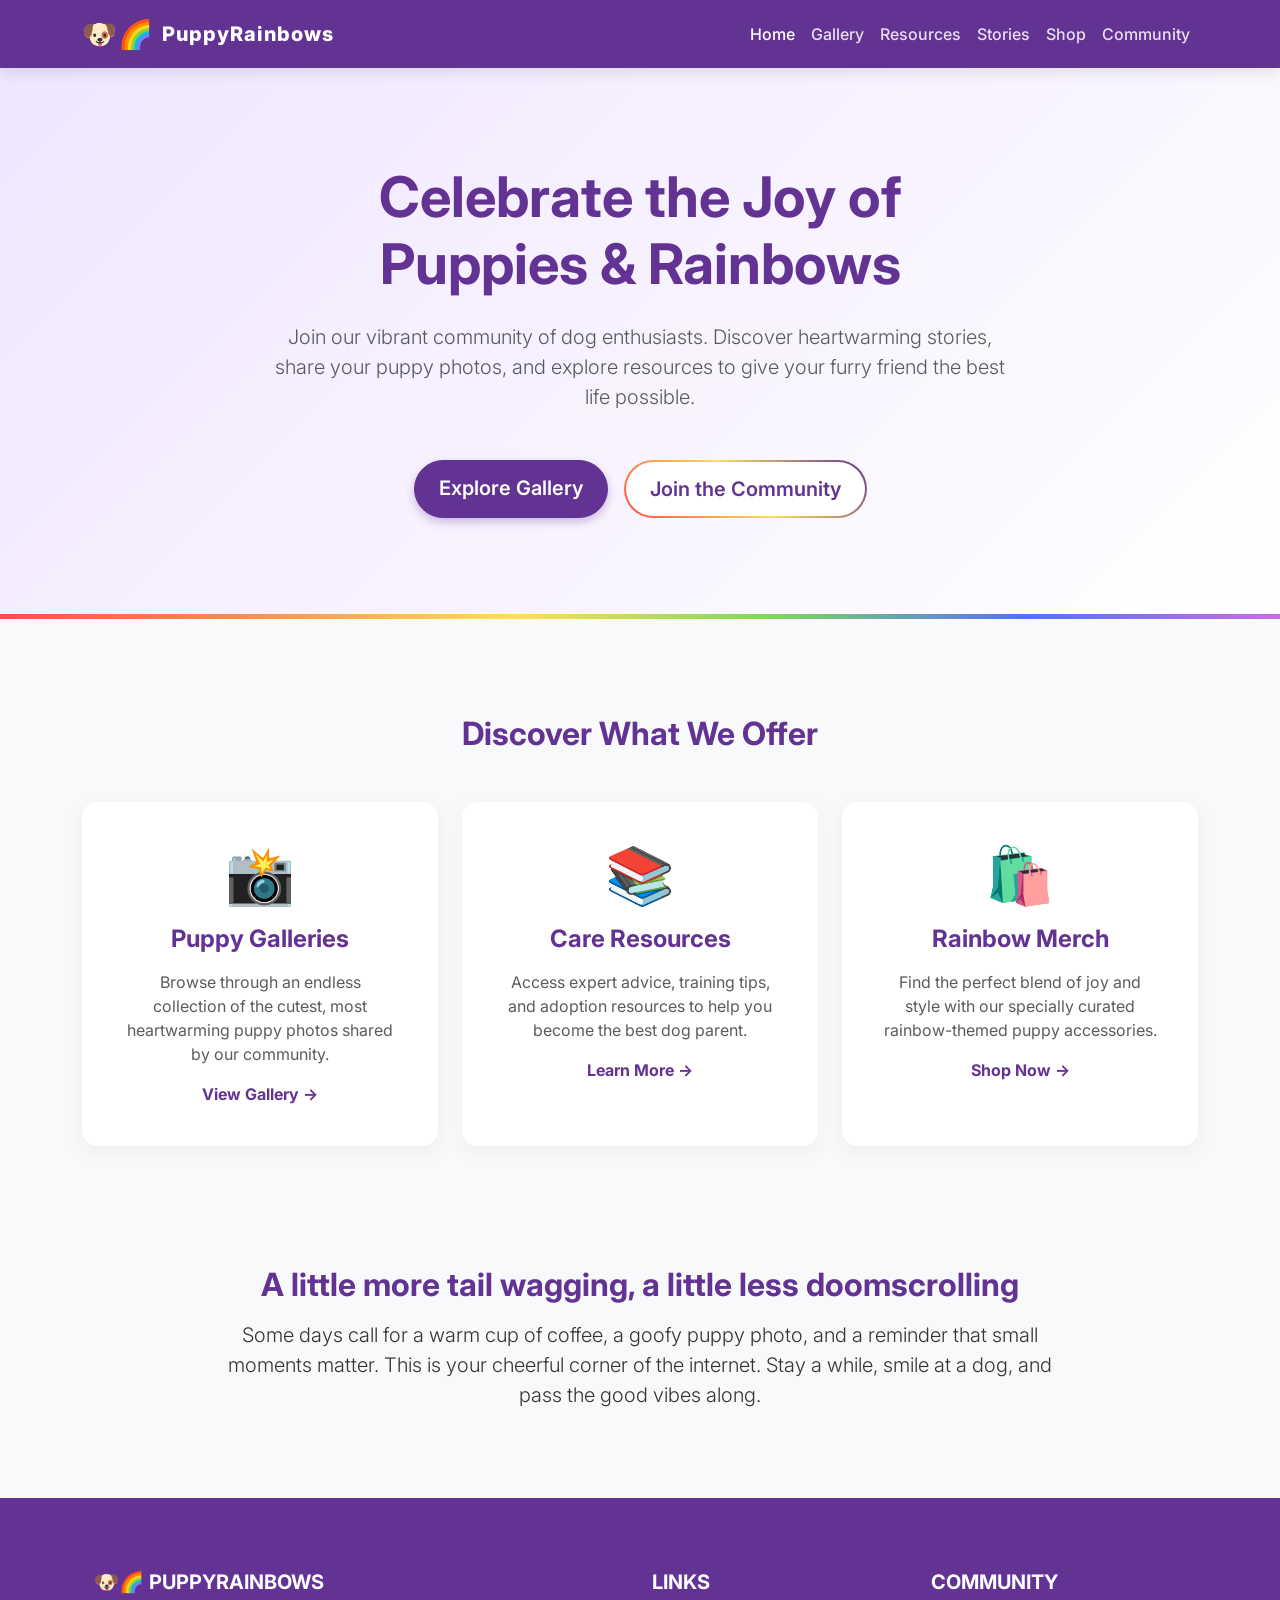
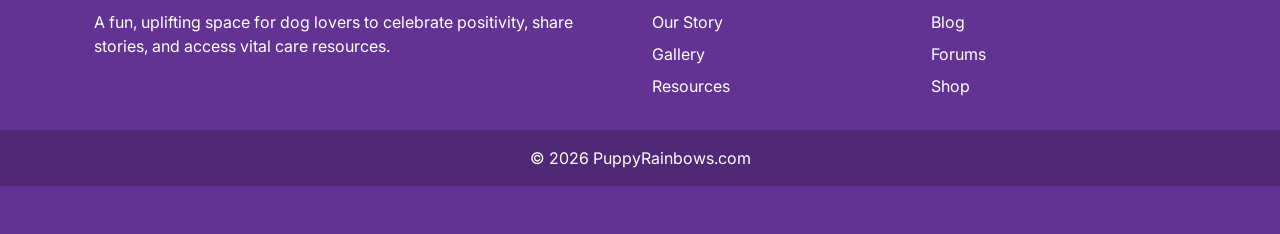
==== index.html @ 38b0fe8e "Refresh index.html with feel-good content and consistent navigation" ====
<!DOCTYPE html>
<html lang="en">
<head>
    <meta charset="UTF-8">
    <meta name="viewport" content="width=device-width, initial-scale=1.0">
    <title>PuppyRainbows - Joy, Puppies, and Rainbows!</title>
    <!-- Google Fonts -->
    <link href="https://fonts.googleapis.com/css2?family=Inter:wght@400;500;600;700;800&display=swap" rel="stylesheet">
    <!-- Bootstrap CSS -->
    <link href="https://cdn.jsdelivr.net/npm/bootstrap@5.3.0/dist/css/bootstrap.min.css" rel="stylesheet">
    <!-- Custom CSS -->
    <link rel="stylesheet" href="styles/main.css">
</head>
<body>

    <!-- Header / Navbar -->
    <nav class="navbar navbar-expand-lg navbar-dark navbar-custom sticky-top">
        <div class="container">
            <a class="navbar-brand d-flex align-items-center" href="index.html">
                <span class="me-2 fs-3">🐶🌈</span> PuppyRainbows
            </a>
            <button class="navbar-toggler" type="button" data-bs-toggle="collapse" data-bs-target="#navbarNav" aria-controls="navbarNav" aria-expanded="false" aria-label="Toggle navigation">
                <span class="navbar-toggler-icon"></span>
            </button>
            <div class="collapse navbar-collapse" id="navbarNav">
                <ul class="navbar-nav ms-auto"><li class="nav-item"><a class="nav-link active" aria-current="page" href="index.html">Home</a></li><li class="nav-item"><a class="nav-link" href="gallery.html">Gallery</a></li><li class="nav-item"><a class="nav-link" href="resources.html">Resources</a></li><li class="nav-item"><a class="nav-link" href="blog.html">Stories</a></li><li class="nav-item"><a class="nav-link" href="shop.html">Shop</a></li><li class="nav-item"><a class="nav-link" href="community.html">Community</a></li></ul>
            </div>
        </div>
    </nav>

    <!-- Main Content -->
    <main>
        <!-- Hero Section -->
        <section class="hero-section text-center" id="our-story">
            <div class="container">
                <div class="row justify-content-center">
                    <div class="col-lg-8">
                        <h1 class="display-4 fw-bold text-primary-custom mb-4">Celebrate the Joy of Puppies & Rainbows</h1>
                        <p class="lead text-muted mb-5">Join our vibrant community of dog enthusiasts. Discover heartwarming stories, share your puppy photos, and explore resources to give your furry friend the best life possible.</p>
                        <div class="d-flex justify-content-center gap-3">
                            <a href="gallery.html" class="btn btn-primary-custom btn-lg">Explore Gallery</a>
                            <a href="community.html" class="btn btn-outline-rainbow btn-lg">Join the Community</a>
                        </div>
                    </div>
                </div>
            </div>
        </section>

        <!-- Features Section -->
        <section class="container my-5 py-5">
            <h2 class="text-center fw-bold text-primary-custom mb-5">Discover What We Offer</h2>
            <div class="row g-4">
                <!-- Feature 1 -->
                <div class="col-md-4">
                    <div class="card card-custom h-100 text-center p-4">
                        <div class="card-body">
                            <div class="display-4 mb-3">📸</div>
                            <h4 class="card-title mb-3">Puppy Galleries</h4>
                            <p class="card-text text-muted">Browse through an endless collection of the cutest, most heartwarming puppy photos shared by our community.</p>
                            <a href="gallery.html" class="text-decoration-none fw-bold" style="color: var(--primary-color);">View Gallery &rarr;</a>
                        </div>
                    </div>
                </div>
                <!-- Feature 2 -->
                <div class="col-md-4">
                    <div class="card card-custom h-100 text-center p-4">
                        <div class="card-body">
                            <div class="display-4 mb-3">📚</div>
                            <h4 class="card-title mb-3">Care Resources</h4>
                            <p class="card-text text-muted">Access expert advice, training tips, and adoption resources to help you become the best dog parent.</p>
                            <a href="resources.html" class="text-decoration-none fw-bold" style="color: var(--primary-color);">Learn More &rarr;</a>
                        </div>
                    </div>
                </div>
                <!-- Feature 3 -->
                <div class="col-md-4">
                    <div class="card card-custom h-100 text-center p-4">
                        <div class="card-body">
                            <div class="display-4 mb-3">🛍️</div>
                            <h4 class="card-title mb-3">Rainbow Merch</h4>
                            <p class="card-text text-muted">Find the perfect blend of joy and style with our specially curated rainbow-themed puppy accessories.</p>
                            <a href="shop.html" class="text-decoration-none fw-bold" style="color: var(--primary-color);">Shop Now &rarr;</a>
                        </div>
                    </div>
                </div>
            </div>
        </section>
    <section class="container my-5 py-4 feel-good-section"><div class="row justify-content-center"><div class="col-lg-9 text-center"><h2 class="fw-bold text-primary-custom mb-3">A little more tail wagging, a little less doomscrolling</h2><p class="lead">Some days call for a warm cup of coffee, a goofy puppy photo, and a reminder that small moments matter. This is your cheerful corner of the internet. Stay a while, smile at a dog, and pass the good vibes along.</p></div></div></section></main>

    <!-- Footer -->
    <footer class="text-center text-lg-start mt-auto">
        <div class="container p-4">
            <div class="row">
                <div class="col-lg-6 col-md-12 mb-4 mb-md-0">
                    <h5 class="text-uppercase fw-bold mb-3">🐶🌈 PuppyRainbows</h5>
                    <p>
                        A fun, uplifting space for dog lovers to celebrate positivity, share stories, and access vital care resources.
                    </p>
                </div>
                <div class="col-lg-3 col-md-6 mb-4 mb-md-0">
                    <h5 class="text-uppercase fw-bold mb-3">Links</h5>
                    <ul class="list-unstyled mb-0">
                        <li class="mb-2"><a href="index.html#our-story" class="text-white text-decoration-none">Our Story</a></li>
                        <li class="mb-2"><a href="gallery.html" class="text-white text-decoration-none">Gallery</a></li>
                        <li class="mb-2"><a href="resources.html" class="text-white text-decoration-none">Resources</a></li>
                    </ul>
                </div>
                <div class="col-lg-3 col-md-6 mb-4 mb-md-0">
                    <h5 class="text-uppercase fw-bold mb-3">Community</h5>
                    <ul class="list-unstyled mb-0">
                        <li class="mb-2"><a href="blog.html" class="text-white text-decoration-none">Blog</a></li>
                        <li class="mb-2"><a href="community.html" class="text-white text-decoration-none">Forums</a></li>
                        <li class="mb-2"><a href="shop.html" class="text-white text-decoration-none">Shop</a></li>
                    </ul>
                </div>
            </div>
        </div>
        <div class="text-center p-3" style="background-color: rgba(0, 0, 0, 0.2);">
            © 2026 PuppyRainbows.com
        </div>
    </footer>

    <!-- Bootstrap Bundle with JS -->
    <script src="https://cdn.jsdelivr.net/npm/bootstrap@5.3.0/dist/js/bootstrap.bundle.min.js"></script>
</body>
</html>
---- styles/main.css ----
:root {
  --primary-color: #633393;
  --primary-hover: #4e2874;
  --primary-light: #f0e6ff;
  --rainbow-red: #ff4b4b;
  --rainbow-orange: #ff914d;
  --rainbow-yellow: #ffde59;
  --rainbow-green: #7ed957;
  --rainbow-blue: #5271ff;
  --rainbow-indigo: #8c52ff;
  --rainbow-violet: #cb6ce6;
}

body {
  font-family: 'Inter', 'Roboto', sans-serif;
  background-color: #f8f9fa;
  color: #333;
}

/* Navbar */
.navbar-custom {
  background-color: var(--primary-color) !important;
  box-shadow: 0 4px 15px rgba(0, 0, 0, 0.1);
}

.navbar-custom .navbar-brand {
  color: #fff;
  font-weight: 800;
  letter-spacing: 1px;
}

.navbar-custom .nav-link {
  color: rgba(255, 255, 255, 0.85);
  font-weight: 500;
  transition: all 0.3s ease;
}

.navbar-custom .nav-link:hover {
  color: #fff;
  transform: translateY(-2px);
}

/* Buttons */
.btn-primary-custom {
  background-color: var(--primary-color);
  border-color: var(--primary-color);
  color: #fff;
  font-weight: 600;
  border-radius: 50px;
  padding: 0.75rem 1.5rem;
  transition: all 0.3s ease;
  box-shadow: 0 4px 10px rgba(99, 51, 147, 0.3);
}

.btn-primary-custom:hover, .btn-primary-custom:focus {
  background-color: var(--primary-hover);
  border-color: var(--primary-hover);
  transform: translateY(-2px);
  box-shadow: 0 6px 15px rgba(99, 51, 147, 0.4);
  color: #fff;
}

.btn-outline-rainbow {
  background: linear-gradient(white, white) padding-box,
              linear-gradient(45deg, var(--rainbow-red), var(--rainbow-yellow), var(--primary-color)) border-box;
  color: var(--primary-color);
  border: 2px solid transparent;
  border-radius: 50px;
  font-weight: 600;
  padding: 0.75rem 1.5rem;
  transition: all 0.3s ease;
}

.btn-outline-rainbow:hover {
  background: linear-gradient(45deg, var(--rainbow-red), var(--rainbow-yellow), var(--primary-color)) border-box;
  color: white;
  transform: translateY(-2px);
}

/* Hero Section */
.hero-section {
  position: relative;
  background: linear-gradient(135deg, var(--primary-light) 0%, rgba(255,255,255,1) 100%);
  padding: 6rem 0;
  border-bottom: 5px solid;
  border-image: linear-gradient(to right, var(--rainbow-red), var(--rainbow-orange), var(--rainbow-yellow), var(--rainbow-green), var(--rainbow-blue), var(--rainbow-violet)) 1;
}

/* Cards */
.card-custom {
  border: none;
  border-radius: 15px;
  box-shadow: 0 5px 20px rgba(0,0,0,0.05);
  transition: all 0.3s ease;
  overflow: hidden;
}

.card-custom:hover {
  transform: translateY(-10px);
  box-shadow: 0 15px 30px rgba(99, 51, 147, 0.15);
}

.card-custom .card-title {
  color: var(--primary-color);
  font-weight: 700;
}

/* Gallery */
.gallery-card .gallery-media {
  aspect-ratio: 4 / 3;
  overflow: hidden;
  background: #fff;
}

.gallery-card .gallery-media img {
  width: 100%;
  height: 100%;
  object-fit: cover;
  display: block;
}

/* Footer */
footer {
  background-color: var(--primary-color);
  color: white;
  padding: 3rem 0;
  margin-top: 4rem;
}

/* Utilities */
.text-primary-custom {
  color: var(--primary-color) !important;
}

.bg-primary-light {
  background-color: var(--primary-light) !important;
}

.font-weight-bold {
  font-weight: 700 !important;
}
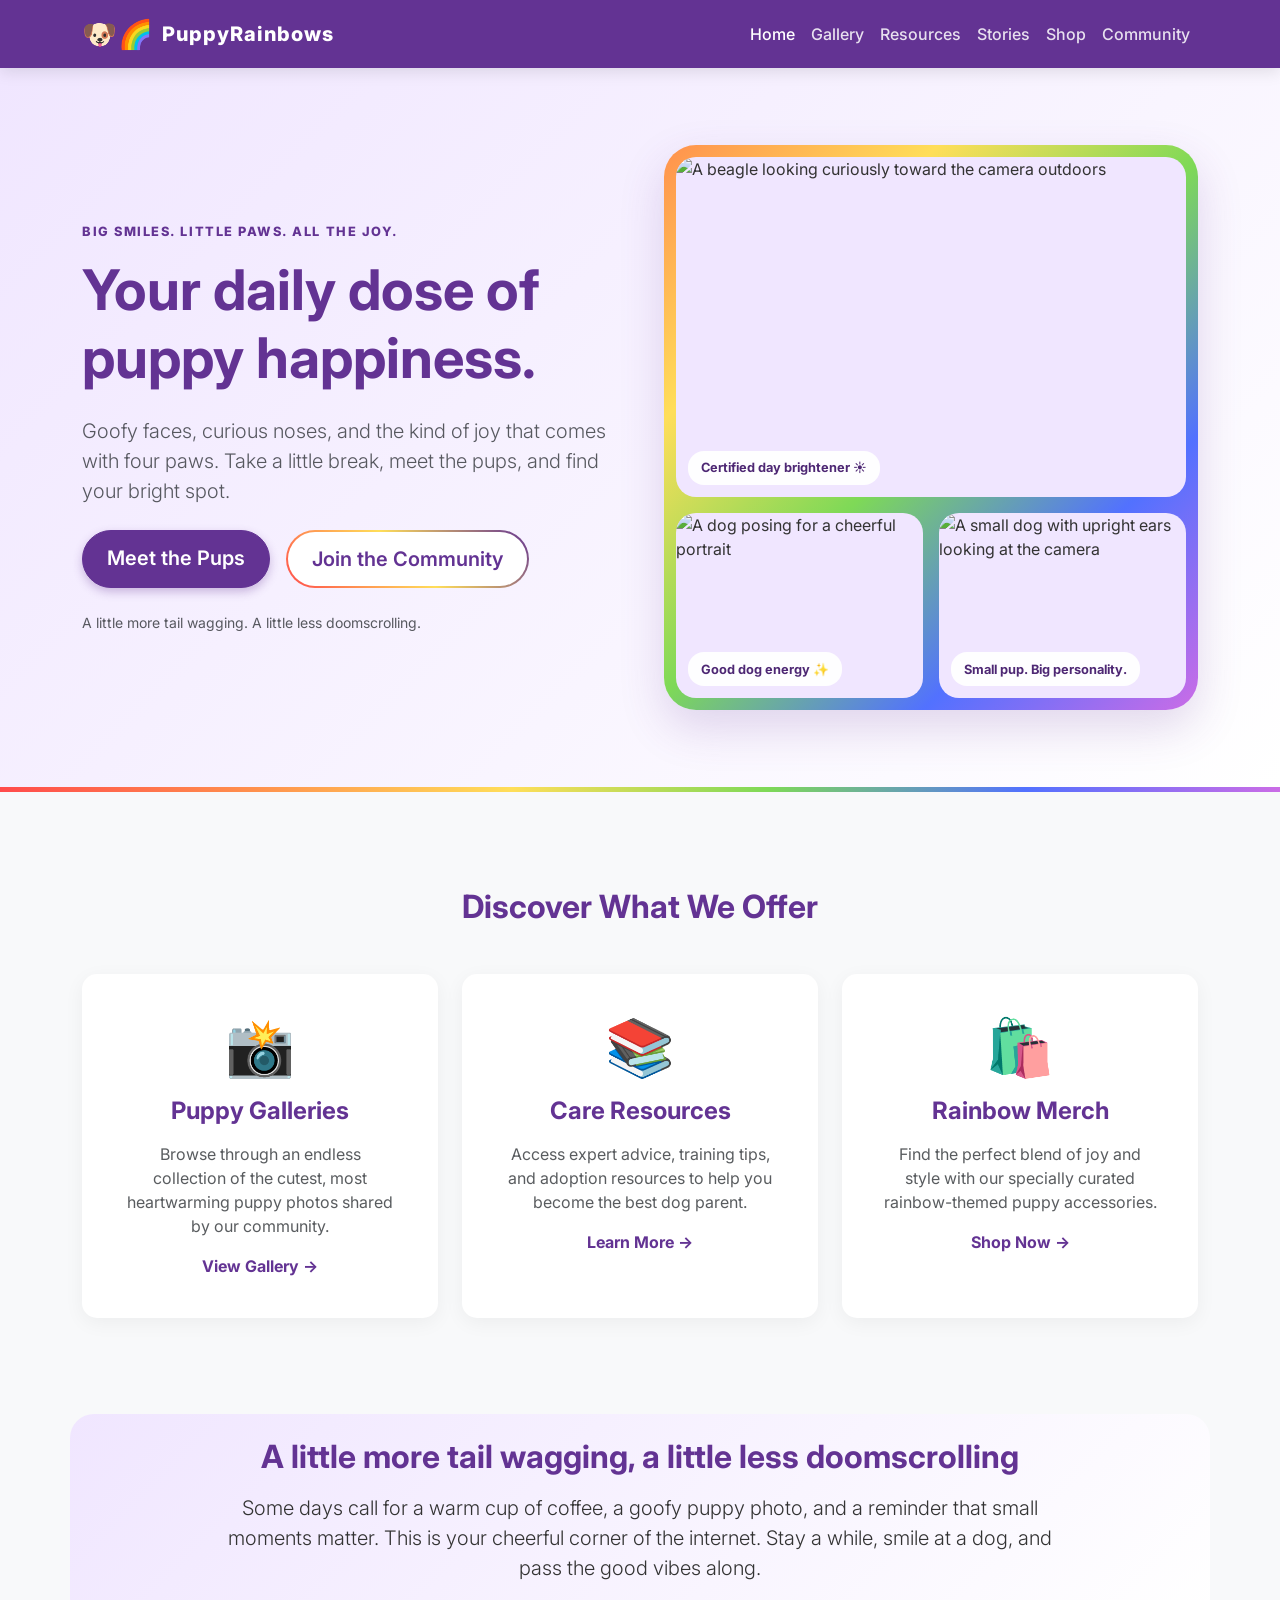
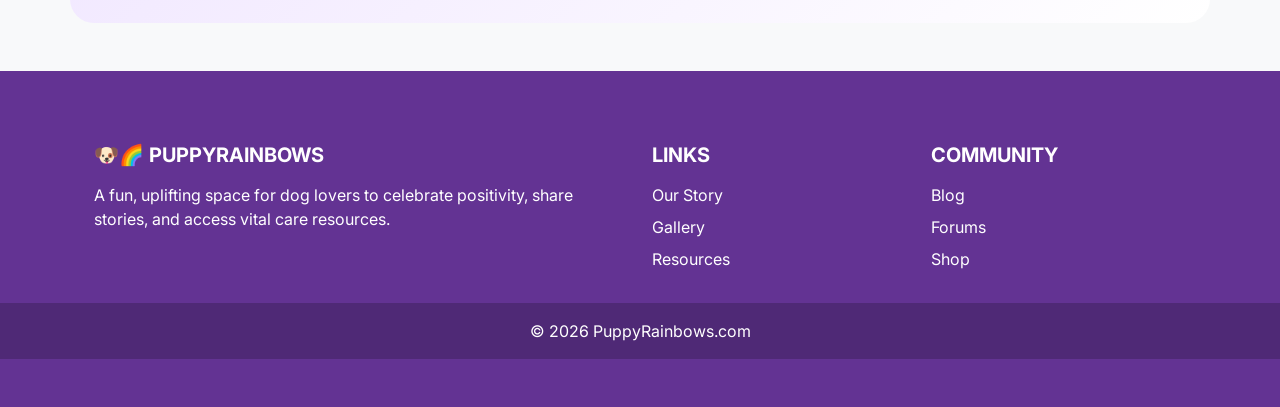
==== commit 3064c46c: "Add rainbow-framed puppy photo collage to homepage" ====
--- a/index.html
+++ b/index.html
@@ -10,6 +10,19 @@
     <link href="https://cdn.jsdelivr.net/npm/bootstrap@5.3.0/dist/css/bootstrap.min.css" rel="stylesheet">
     <!-- Custom CSS -->
     <link rel="stylesheet" href="styles/main.css">
+    <style>
+        .puppy-hero { padding: clamp(2.5rem, 6vw, 5rem) 0; }
+        .puppy-hero .hero-eyebrow { color: var(--primary-color); font-weight: 800; letter-spacing: .12em; text-transform: uppercase; font-size: .8rem; }
+        .puppy-collage { display: grid; grid-template-columns: 1fr 1fr; gap: 1rem; padding: 12px; border-radius: 2rem; background: linear-gradient(135deg, #ff914d, #ffde59, #7ed957, #5271ff, #cb6ce6); box-shadow: 0 18px 45px rgba(99, 51, 147, .18); }
+        .puppy-photo { position: relative; margin: 0; overflow: hidden; border-radius: 1.25rem; background: #f0e6ff; }
+        .puppy-photo:first-child { grid-column: 1 / -1; }
+        .puppy-photo img { display: block; width: 100%; height: auto; aspect-ratio: 4 / 3; object-fit: cover; }
+        .puppy-photo:first-child img { aspect-ratio: 3 / 2; object-position: center 40%; }
+        .puppy-photo figcaption { position: absolute; bottom: .75rem; left: .75rem; right: .75rem; width: fit-content; max-width: calc(100% - 1.5rem); padding: .45rem .8rem; border-radius: 1rem; background: rgba(255,255,255,.95); color: #4e2874; font-size: .8rem; font-weight: 700; }
+        .puppy-photo img { transition: transform .3s ease; }
+        @media (hover: hover) { .puppy-photo:hover img { transform: scale(1.04); } }
+        @media (max-width: 575.98px) { .puppy-collage { gap: .65rem; padding: 8px; } .puppy-photo figcaption { font-size: .7rem; padding: .35rem .55rem; left: .5rem; bottom: .5rem; } }
+    </style>
 </head>
 <body>
 
@@ -31,15 +44,33 @@
     <!-- Main Content -->
     <main>
         <!-- Hero Section -->
-        <section class="hero-section text-center" id="our-story">
+        <section class="hero-section puppy-hero" id="our-story" aria-labelledby="hero-title">
             <div class="container">
-                <div class="row justify-content-center">
-                    <div class="col-lg-8">
-                        <h1 class="display-4 fw-bold text-primary-custom mb-4">Celebrate the Joy of Puppies & Rainbows</h1>
-                        <p class="lead text-muted mb-5">Join our vibrant community of dog enthusiasts. Discover heartwarming stories, share your puppy photos, and explore resources to give your furry friend the best life possible.</p>
-                        <div class="d-flex justify-content-center gap-3">
-                            <a href="gallery.html" class="btn btn-primary-custom btn-lg">Explore Gallery</a>
+                <div class="row align-items-center g-5">
+                    <div class="col-lg-6 text-center text-lg-start">
+                        <p class="hero-eyebrow mb-3">Big smiles. Little paws. All the joy.</p>
+                        <h1 id="hero-title" class="display-4 fw-bold text-primary-custom mb-4">Your daily dose of puppy happiness.</h1>
+                        <p class="lead text-muted mb-4">Goofy faces, curious noses, and the kind of joy that comes with four paws. Take a little break, meet the pups, and find your bright spot.</p>
+                        <div class="d-flex flex-wrap justify-content-center justify-content-lg-start gap-3">
+                            <a href="gallery.html" class="btn btn-primary-custom btn-lg">Meet the Pups</a>
                             <a href="community.html" class="btn btn-outline-rainbow btn-lg">Join the Community</a>
+                        </div>
+                        <p class="small text-muted mt-4 mb-0">A little more tail wagging. A little less doomscrolling.</p>
+                    </div>
+                    <div class="col-lg-6">
+                        <div class="puppy-collage" role="group" aria-label="A few faces to brighten your day">
+                            <figure class="puppy-photo">
+                                <img src="https://images.unsplash.com/photo-1543466835-00a7907e9de1?auto=format&amp;fit=crop&amp;w=960&amp;h=640&amp;q=85" alt="A beagle looking curiously toward the camera outdoors" width="960" height="640" fetchpriority="high">
+                                <figcaption>Certified day brightener ☀️</figcaption>
+                            </figure>
+                            <figure class="puppy-photo">
+                                <img src="https://images.unsplash.com/photo-1583511655857-d19b40a7a54e?auto=format&amp;fit=crop&amp;w=480&amp;h=360&amp;q=80" alt="A dog posing for a cheerful portrait" width="480" height="360" decoding="async">
+                                <figcaption>Good dog energy ✨</figcaption>
+                            </figure>
+                            <figure class="puppy-photo">
+                                <img src="https://images.unsplash.com/photo-1537151608828-ea2b11777ee8?auto=format&amp;fit=crop&amp;w=480&amp;h=360&amp;q=80" alt="A small dog with upright ears looking at the camera" width="480" height="360" decoding="async">
+                                <figcaption>Small pup. Big personality.</figcaption>
+                            </figure>
                         </div>
                     </div>
                 </div>
--- a/styles/main.css
+++ b/styles/main.css
@@ -139,3 +139,8 @@
 .font-weight-bold {
   font-weight: 700 !important;
 }
+
+/* Accessibility and calmer motion */
+a:focus-visible, button:focus-visible { outline: 3px solid #ff914d; outline-offset: 3px; }
+.feel-good-section { background: linear-gradient(135deg, #f0e6ff, #fff); border-radius: 1.5rem; }
+@media (prefers-reduced-motion: reduce) { *, *::before, *::after { animation-duration: 0.01ms !important; transition-duration: 0.01ms !important; scroll-behavior: auto !important; } }
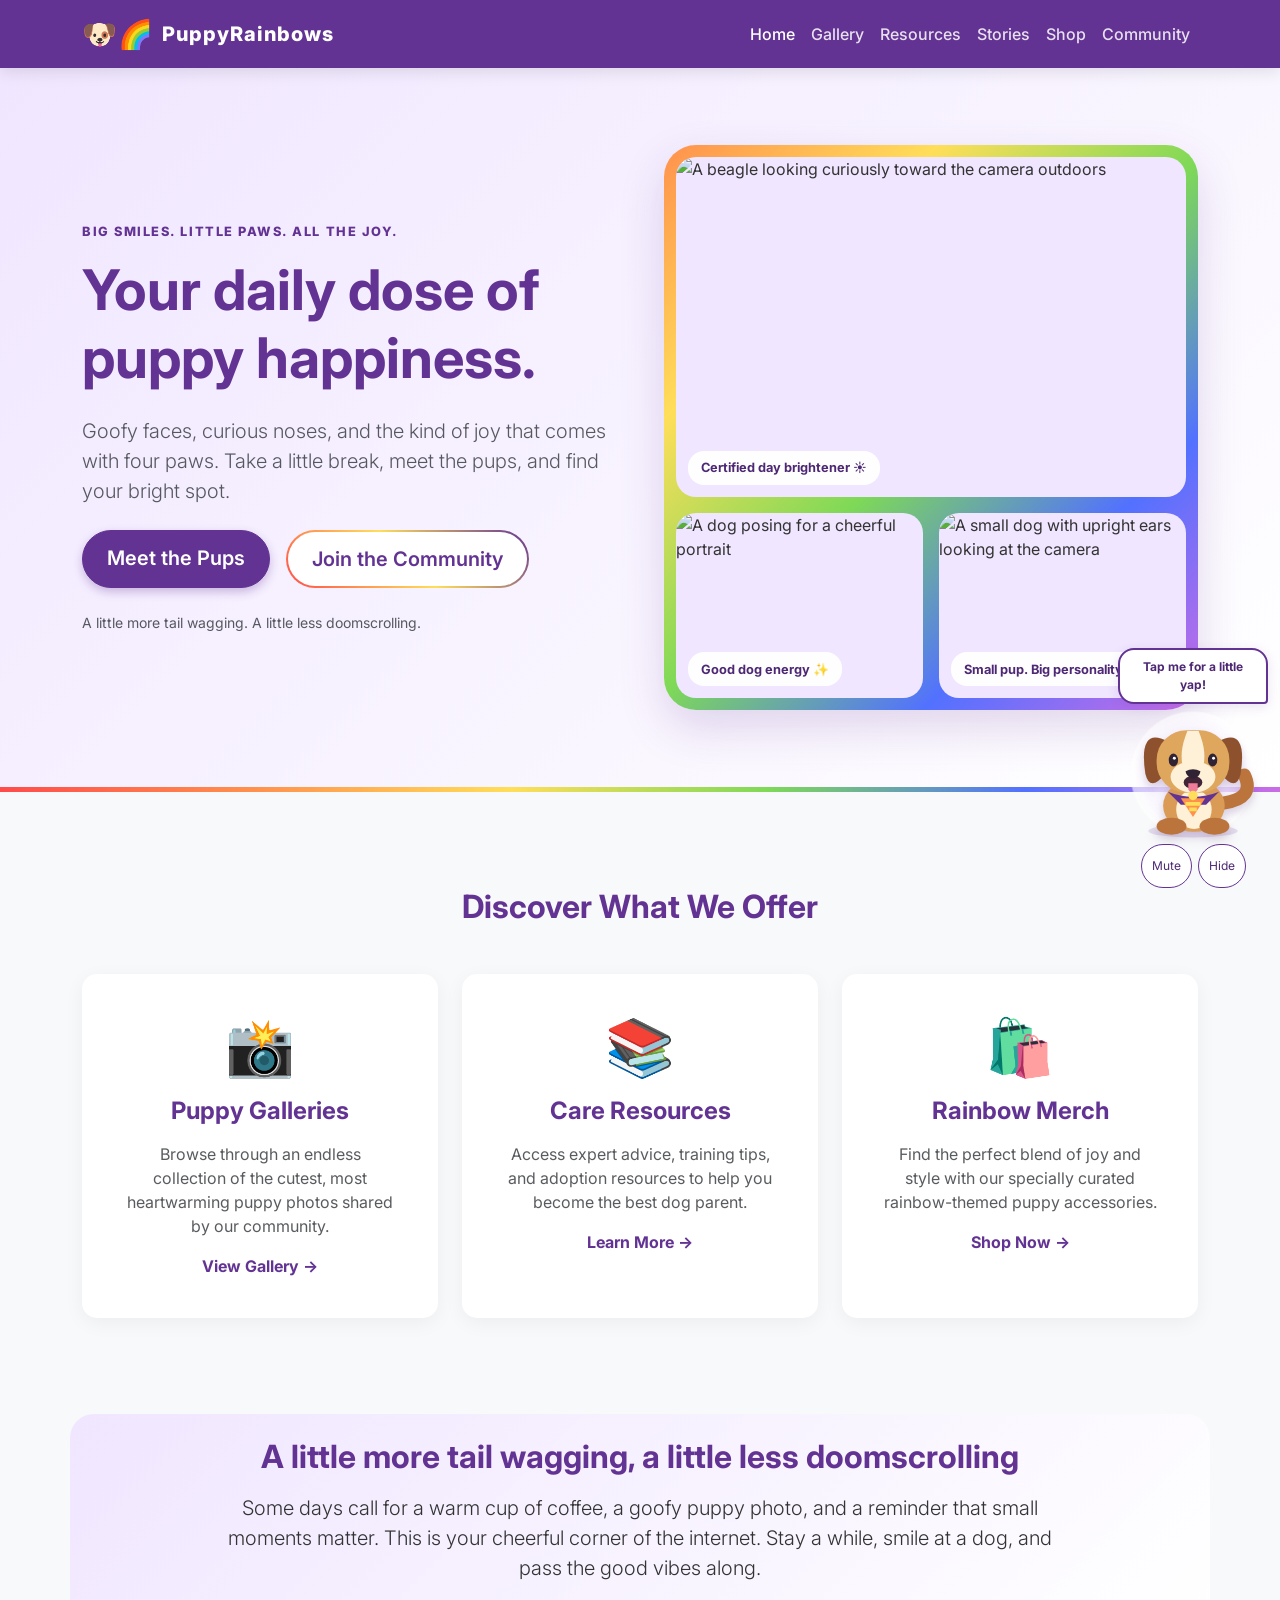
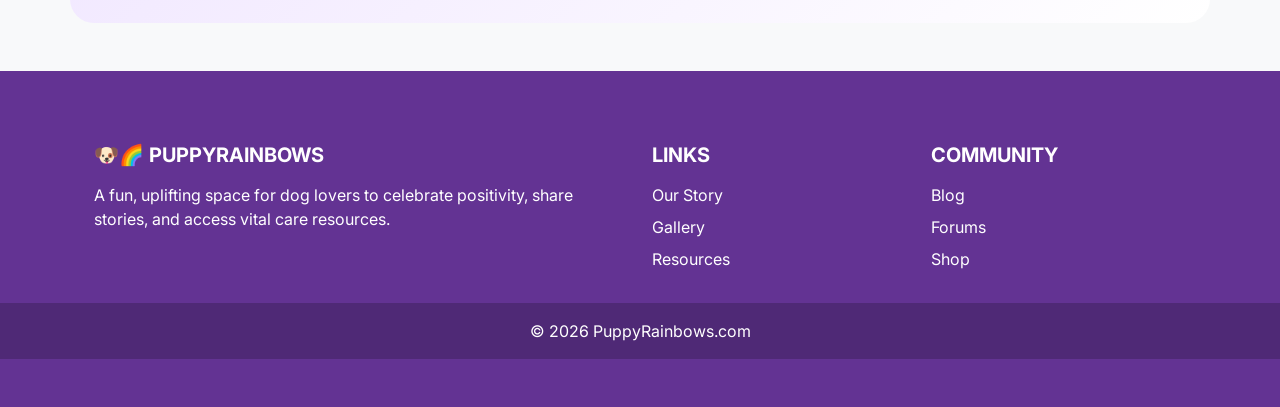
==== commit b46612d6: "Add animated puppy companion with tap-to-bark sound and mute controls" ====
--- a/index.html
+++ b/index.html
@@ -153,5 +153,136 @@
 
     <!-- Bootstrap Bundle with JS -->
     <script src="https://cdn.jsdelivr.net/npm/bootstrap@5.3.0/dist/js/bootstrap.bundle.min.js"></script>
+
+    <!-- Rainbow's corner: self-contained SVG animation and gesture-triggered audio. -->
+    <style>
+      .dog-pal { position: fixed; right: max(12px, env(safe-area-inset-right)); bottom: max(12px, env(safe-area-inset-bottom)); z-index: 1040; width: 150px; text-align: center; font-family: Inter, sans-serif; }
+      .dog-pal[hidden] { display: none; }
+      .dog-pal button { cursor: pointer; touch-action: manipulation; }
+      .dog-pal button:focus-visible { outline: 3px solid #ff914d; outline-offset: 3px; }
+      .dog-pal-pet { display: block; width: 140px; height: 140px; margin: auto; padding: 0; border: 0; border-radius: 50%; background: radial-gradient(ellipse at center, #f0e6ff 0%, #fff9 62%, transparent 64%); }
+      .dog-pal-pet svg { width: 100%; height: 100%; overflow: visible; filter: drop-shadow(0 5px 4px #4e287433); }
+      .dog-pal-note { margin: 0; padding: 8px 10px; background: #fff; border: 2px solid #633393; border-radius: 16px 16px 4px 16px; color: #4e2874; font-size: 12px; font-weight: 700; box-shadow: 0 3px 12px #63339320; }
+      .dog-pal-controls { display: flex; justify-content: center; gap: 6px; }
+      .dog-pal-controls button { min-height: 44px; padding: 5px 10px; border: 1px solid #633393; border-radius: 22px; background: #fff; color: #4e2874; font-size: 12px; }
+      .dog-tail { transform-origin: 108px 103px; animation: dog-wag .7s ease-in-out infinite alternate; }
+      .dog-eyes { transform-origin: 75px 62px; animation: dog-blink 5s infinite; }
+      .dog-mouth { transform-origin: 75px 82px; }
+      .dog-pal.yapping .dog-mouth { animation: dog-yap .18s ease-in-out 4 alternate; }
+      .dog-pal.yapping .dog-head { animation: dog-bounce .18s ease-in-out 4 alternate; }
+      @keyframes dog-wag { from { transform: rotate(-12deg); } to { transform: rotate(18deg); } }
+      @keyframes dog-blink { 0%, 43%, 47%, 100% { transform: scaleY(1); } 45% { transform: scaleY(.08); } }
+      @keyframes dog-yap { from { transform: scaleY(.5); } to { transform: scaleY(1.6); } }
+      @keyframes dog-bounce { to { transform: translateY(-3px); } }
+      @media (max-width: 575px) { .dog-pal { width: 128px; } .dog-pal-pet { width: 112px; height: 112px; } }
+      @media (prefers-reduced-motion: reduce) { .dog-pal *, .dog-pal.yapping * { animation: none !important; transition: none !important; } }
+    </style>
+    <aside class="dog-pal" id="dog-pal" aria-label="Rainbow the puppy" hidden>
+      <p class="dog-pal-note" id="dog-pal-note" role="status">Tap me for a little yap!</p>
+      <button class="dog-pal-pet" id="dog-pal-pet" type="button" aria-label="Pet Rainbow and hear a bark">
+        <svg viewBox="0 0 150 150" aria-hidden="true" focusable="false">
+          <ellipse cx="75" cy="136" rx="48" ry="7" fill="#633393" opacity=".15"/>
+          <path class="dog-tail" d="M108 106 Q142 101 130 76" fill="none" stroke="#ba743c" stroke-width="14" stroke-linecap="round"/>
+          <ellipse cx="76" cy="109" rx="33" ry="28" fill="#d99b56"/>
+          <ellipse cx="76" cy="113" rx="19" ry="21" fill="#fff1d7"/>
+          <ellipse cx="52" cy="131" rx="16" ry="9" fill="#ba743c"/><ellipse cx="98" cy="131" rx="16" ry="9" fill="#ba743c"/>
+          <g class="dog-head">
+            <path d="M48 40 Q16 23 24 75 Q29 95 45 75" fill="#8d512e"/>
+            <path d="M102 40 Q134 23 126 75 Q121 95 105 75" fill="#8d512e"/>
+            <rect x="36" y="28" width="78" height="67" rx="32" fill="#dfa65e"/>
+            <path d="M69 29 Q59 53 65 70 L85 70 Q91 53 81 29" fill="#fff1d7"/>
+            <g class="dog-eyes" fill="#302333"><ellipse cx="54" cy="60" rx="5" ry="7"/><ellipse cx="96" cy="60" rx="5" ry="7"/><circle cx="55" cy="58" r="1.6" fill="white"/><circle cx="97" cy="58" r="1.6" fill="white"/></g>
+            <ellipse cx="75" cy="78" rx="24" ry="17" fill="#fff1d7"/>
+            <ellipse class="dog-mouth" cx="75" cy="84" rx="10" ry="7" fill="#422437"/>
+            <path d="M70 85 H80 V92 Q75 100 70 92Z" fill="#ef7c98"/>
+            <path d="M67 72 Q75 68 83 72 Q82 79 75 80 Q68 78 67 72" fill="#302333"/>
+          </g>
+          <path d="M48 94 Q75 105 103 94 L89 108 L62 108Z" fill="#633393"/>
+          <path d="M62 101 L88 101 L75 121Z" fill="#ff914d"/>
+          <path d="M67 107 H83 M71 113 H79" stroke="#ffde59" stroke-width="4"/>
+          <circle cx="75" cy="98" r="5" fill="#ffde59"/>
+        </svg>
+      </button>
+      <div class="dog-pal-controls">
+        <button id="dog-pal-mute" type="button" aria-pressed="false" aria-label="Mute puppy sound">Mute</button>
+        <button id="dog-pal-hide" type="button" aria-label="Hide puppy">Hide</button>
+      </div>
+    </aside>
+    <script>
+    (() => {
+      const pal = document.getElementById('dog-pal');
+      const pet = document.getElementById('dog-pal-pet');
+      const note = document.getElementById('dog-pal-note');
+      const mute = document.getElementById('dog-pal-mute');
+      let muted = false, busy = false, audio, timer;
+      const voices = new Set();
+      try { muted = localStorage.getItem('puppyRainbow.muted') === 'true'; } catch {}
+      function syncMute() {
+        mute.textContent = muted ? 'Unmute' : 'Mute';
+        mute.setAttribute('aria-pressed', String(muted));
+        mute.setAttribute('aria-label', muted ? 'Unmute puppy sound' : 'Mute puppy sound');
+        pet.setAttribute('aria-label', muted ? 'Pet Rainbow (sound muted)' : 'Pet Rainbow and hear a bark');
+      }
+      function stopSound() {
+        voices.forEach(source => { try { source.stop(); } catch {} });
+        voices.clear();
+      }
+      // Short, quiet synthesized woofs; no audio downloads or autoplay.
+      async function bark() {
+        const Audio = window.AudioContext || window.webkitAudioContext;
+        if (!Audio || muted) return;
+        try {
+          audio = audio || new Audio();
+          await audio.resume();
+          if (muted || pal.hidden || document.hidden) return;
+          for (const delay of [0, .22]) {
+            const start = audio.currentTime + delay;
+            const source = audio.createBufferSource();
+            const length = Math.floor(audio.sampleRate * .16);
+            const buffer = audio.createBuffer(1, length, audio.sampleRate);
+            const data = buffer.getChannelData(0);
+            for (let i = 0; i < length; i++) {
+              const t = i / audio.sampleRate;
+              data[i] = .65 * Math.sin(2 * Math.PI * (190 * t - 200 * t * t)) + .35 * (Math.random() * 2 - 1);
+            }
+            source.buffer = buffer;
+            const filter = audio.createBiquadFilter();
+            filter.type = 'lowpass'; filter.frequency.value = 1100;
+            const gain = audio.createGain();
+            gain.gain.setValueAtTime(0, start);
+            gain.gain.linearRampToValueAtTime(.22, start + .012);
+            gain.gain.exponentialRampToValueAtTime(.001, start + .15);
+            source.connect(filter); filter.connect(gain); gain.connect(audio.destination);
+            voices.add(source);
+            source.onended = () => { voices.delete(source); source.disconnect(); filter.disconnect(); gain.disconnect(); };
+            source.start(start); source.stop(start + .16);
+          }
+        } catch { note.textContent = 'Woof! Sending quiet puppy love.'; }
+      }
+      pet.addEventListener('click', () => {
+        if (busy) return;
+        busy = true;
+        pal.classList.add('yapping');
+        note.textContent = muted ? 'Woof! Quiet mode, big love.' : 'Yap yap! You made my tail wag!';
+        void bark();
+        timer = setTimeout(() => { pal.classList.remove('yapping'); busy = false; }, 800);
+      });
+      mute.addEventListener('click', () => {
+        muted = !muted;
+        if (muted) stopSound();
+        syncMute();
+        note.textContent = muted ? 'Quiet mode. Still a good dog.' : 'Sound on! Tap me to yap.';
+        try { localStorage.setItem('puppyRainbow.muted', String(muted)); } catch {}
+      });
+      document.getElementById('dog-pal-hide').addEventListener('click', () => {
+        stopSound(); clearTimeout(timer); pal.hidden = true;
+        document.querySelector('main a')?.focus({ preventScroll: true });
+      });
+      document.addEventListener('visibilitychange', () => { if (document.hidden) stopSound(); });
+      syncMute();
+      pal.hidden = false;
+    })();
+    </script>
+
 </body>
 </html>
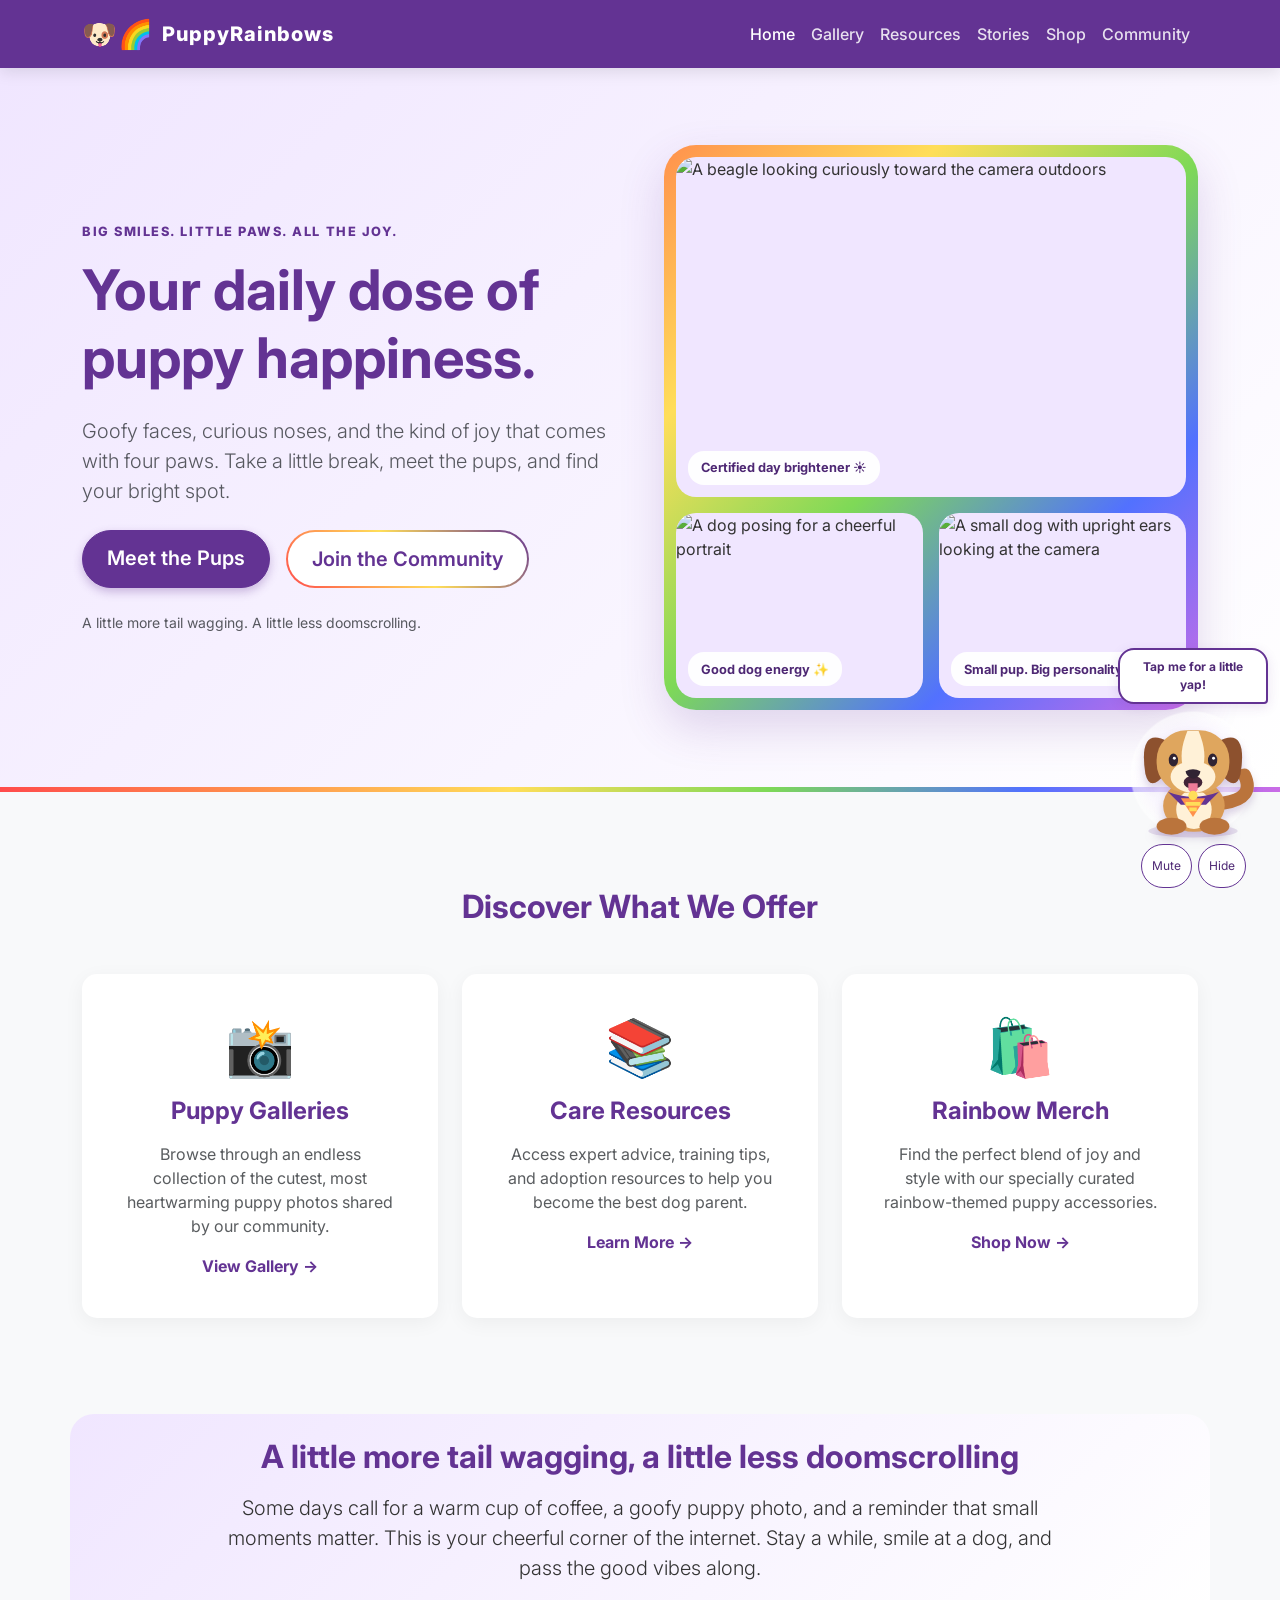
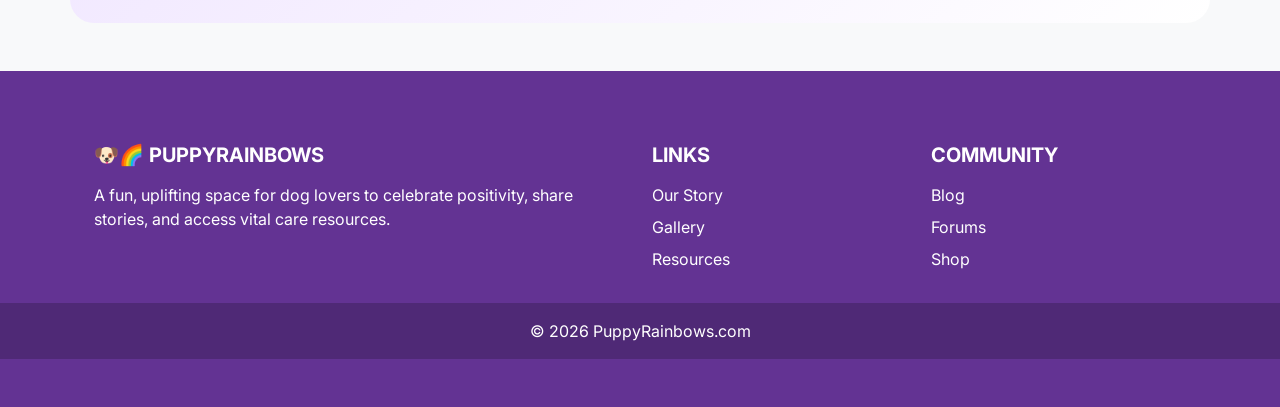
==== commit f195b309: "Fix mobile puppy sound with gesture-triggered WAV media playback" ====
--- a/index.html
+++ b/index.html
@@ -214,8 +214,11 @@
       const pet = document.getElementById('dog-pal-pet');
       const note = document.getElementById('dog-pal-note');
       const mute = document.getElementById('dog-pal-mute');
-      let muted = false, busy = false, audio, timer;
-      const voices = new Set();
+      let muted = false, busy = false, timer, playback = 0;
+      const audio = document.createElement('audio');
+      audio.preload = 'auto';
+      audio.setAttribute('playsinline', '');
+      audio.src = makeBarkClip();
       try { muted = localStorage.getItem('puppyRainbow.muted') === 'true'; } catch {}
       function syncMute() {
         mute.textContent = muted ? 'Unmute' : 'Mute';
@@ -223,44 +226,63 @@
         mute.setAttribute('aria-label', muted ? 'Unmute puppy sound' : 'Mute puppy sound');
         pet.setAttribute('aria-label', muted ? 'Pet Rainbow (sound muted)' : 'Pet Rainbow and hear a bark');
       }
+      // Build a small PCM WAV once, then use the mobile media playback path.
+      // No network request, AudioContext, or asynchronous work before play().
+      function makeBarkClip() {
+        const rate = 22050, duration = .58;
+        const count = Math.ceil(rate * duration);
+        const bytes = new Uint8Array(44 + count * 2);
+        const view = new DataView(bytes.buffer);
+        const text = (offset, value) => {
+          for (let i = 0; i < value.length; i++) bytes[offset + i] = value.charCodeAt(i);
+        };
+        text(0, 'RIFF'); view.setUint32(4, bytes.length - 8, true);
+        text(8, 'WAVE'); text(12, 'fmt ');
+        view.setUint32(16, 16, true); view.setUint16(20, 1, true);
+        view.setUint16(22, 1, true); view.setUint32(24, rate, true);
+        view.setUint32(28, rate * 2, true); view.setUint16(32, 2, true);
+        view.setUint16(34, 16, true); text(36, 'data');
+        view.setUint32(40, count * 2, true);
+        for (let i = 0; i < count; i++) {
+          const time = i / rate;
+          const t = time < .28 ? time : time - .28;
+          let value = 0;
+          if (t < .22) {
+            const envelope = Math.min(t / .008, 1) * Math.pow(1 - t / .22, 1.5);
+            const phase = 2 * Math.PI * (280 * t - 180 * t * t);
+            value = envelope * (.42 * Math.sin(phase) + .24 * Math.sin(phase * 2)
+              + .14 * Math.sin(phase * 3) + .10 * (Math.random() * 2 - 1));
+          }
+          view.setInt16(44 + i * 2, Math.round(value * 32767), true);
+        }
+        let binary = '';
+        for (const byte of bytes) binary += String.fromCharCode(byte);
+        return 'data:audio/wav;base64,' + btoa(binary);
+      }
       function stopSound() {
-        voices.forEach(source => { try { source.stop(); } catch {} });
-        voices.clear();
+        playback++;
+        audio.pause();
+        try { audio.currentTime = 0; } catch {}
       }
-      // Short, quiet synthesized woofs; no audio downloads or autoplay.
-      async function bark() {
-        const Audio = window.AudioContext || window.webkitAudioContext;
-        if (!Audio || muted) return;
+      function bark() {
+        if (muted || pal.hidden || document.hidden) return;
+        const request = ++playback;
+        const failed = () => {
+          if (request !== playback || muted || pal.hidden || document.hidden) return;
+          note.textContent = 'Sound blocked. Tap again, or try Safari/Chrome with media volume up.';
+          busy = false;
+          pal.classList.remove('yapping');
+        };
         try {
-          audio = audio || new Audio();
-          await audio.resume();
-          if (muted || pal.hidden || document.hidden) return;
-          for (const delay of [0, .22]) {
-            const start = audio.currentTime + delay;
-            const source = audio.createBufferSource();
-            const length = Math.floor(audio.sampleRate * .16);
-            const buffer = audio.createBuffer(1, length, audio.sampleRate);
-            const data = buffer.getChannelData(0);
-            for (let i = 0; i < length; i++) {
-              const t = i / audio.sampleRate;
-              data[i] = .65 * Math.sin(2 * Math.PI * (190 * t - 200 * t * t)) + .35 * (Math.random() * 2 - 1);
-            }
-            source.buffer = buffer;
-            const filter = audio.createBiquadFilter();
-            filter.type = 'lowpass'; filter.frequency.value = 1100;
-            const gain = audio.createGain();
-            gain.gain.setValueAtTime(0, start);
-            gain.gain.linearRampToValueAtTime(.22, start + .012);
-            gain.gain.exponentialRampToValueAtTime(.001, start + .15);
-            source.connect(filter); filter.connect(gain); gain.connect(audio.destination);
-            voices.add(source);
-            source.onended = () => { voices.delete(source); source.disconnect(); filter.disconnect(); gain.disconnect(); };
-            source.start(start); source.stop(start + .16);
-          }
-        } catch { note.textContent = 'Woof! Sending quiet puppy love.'; }
+          audio.currentTime = 0;
+          // Keep play() in the original click handler for mobile user activation.
+          const playing = audio.play();
+          if (playing && typeof playing.catch === 'function') playing.catch(failed);
+        } catch { failed(); }
       }
       pet.addEventListener('click', () => {
         if (busy) return;
+        clearTimeout(timer);
         busy = true;
         pal.classList.add('yapping');
         note.textContent = muted ? 'Woof! Quiet mode, big love.' : 'Yap yap! You made my tail wag!';
@@ -271,7 +293,8 @@
         muted = !muted;
         if (muted) stopSound();
         syncMute();
-        note.textContent = muted ? 'Quiet mode. Still a good dog.' : 'Sound on! Tap me to yap.';
+        note.textContent = muted ? 'Quiet mode. Still a good dog.' : 'Sound on! Here is a little yap.';
+        if (!muted) bark();
         try { localStorage.setItem('puppyRainbow.muted', String(muted)); } catch {}
       });
       document.getElementById('dog-pal-hide').addEventListener('click', () => {
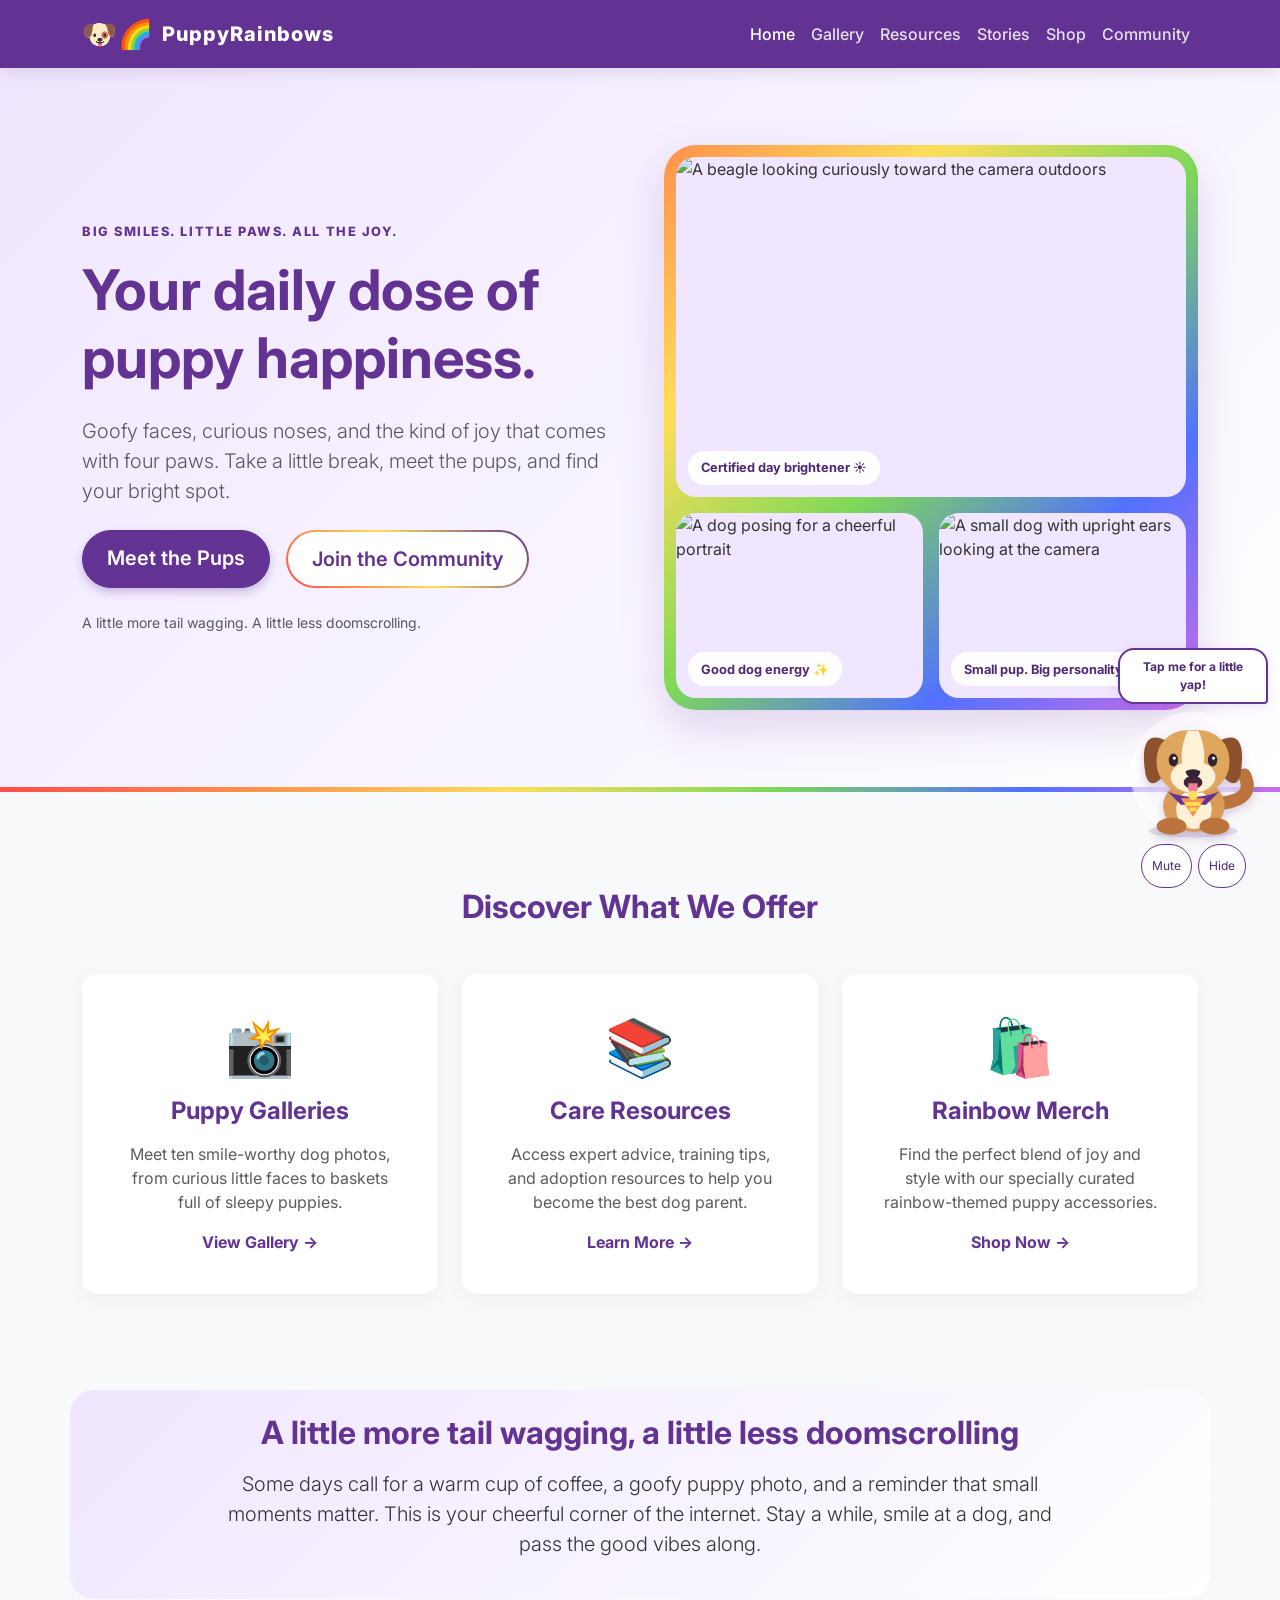
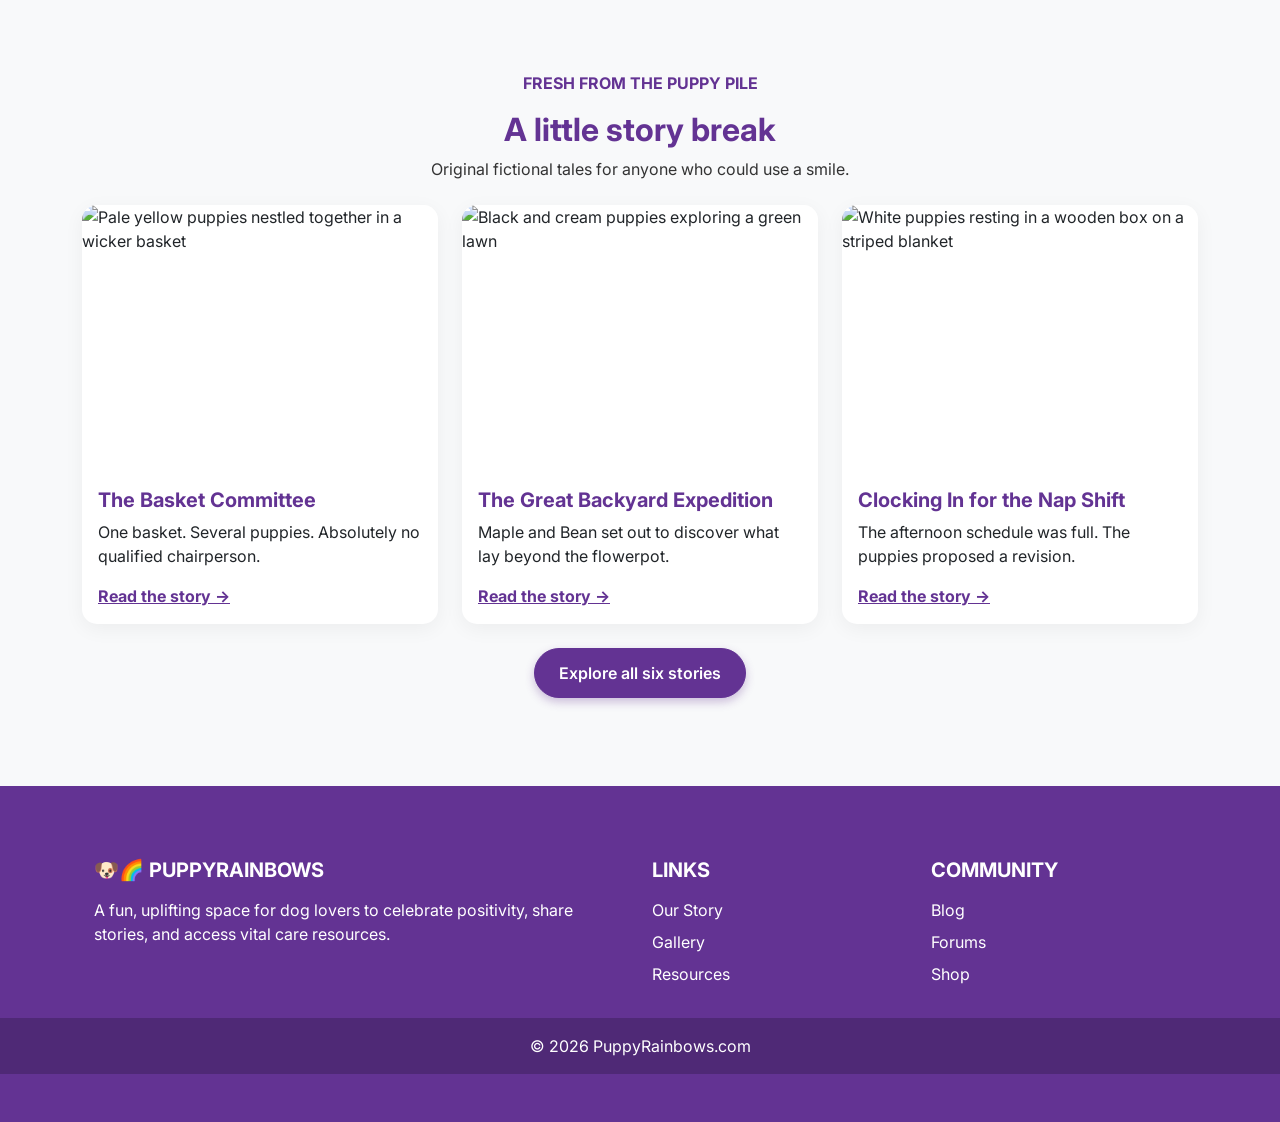
==== commit 64b2c7bc: "Expand dog gallery and publish six complete feel-good stories Add seven curated photos with source l" ====
--- a/index.html
+++ b/index.html
@@ -87,7 +87,7 @@
                         <div class="card-body">
                             <div class="display-4 mb-3">📸</div>
                             <h4 class="card-title mb-3">Puppy Galleries</h4>
-                            <p class="card-text text-muted">Browse through an endless collection of the cutest, most heartwarming puppy photos shared by our community.</p>
+                            <p class="card-text text-muted">Meet ten smile-worthy dog photos, from curious little faces to baskets full of sleepy puppies.</p>
                             <a href="gallery.html" class="text-decoration-none fw-bold" style="color: var(--primary-color);">View Gallery &rarr;</a>
                         </div>
                     </div>
@@ -116,7 +116,29 @@
                 </div>
             </div>
         </section>
-    <section class="container my-5 py-4 feel-good-section"><div class="row justify-content-center"><div class="col-lg-9 text-center"><h2 class="fw-bold text-primary-custom mb-3">A little more tail wagging, a little less doomscrolling</h2><p class="lead">Some days call for a warm cup of coffee, a goofy puppy photo, and a reminder that small moments matter. This is your cheerful corner of the internet. Stay a while, smile at a dog, and pass the good vibes along.</p></div></div></section></main>
+    <section class="container my-5 py-4 feel-good-section"><div class="row justify-content-center"><div class="col-lg-9 text-center"><h2 class="fw-bold text-primary-custom mb-3">A little more tail wagging, a little less doomscrolling</h2><p class="lead">Some days call for a warm cup of coffee, a goofy puppy photo, and a reminder that small moments matter. This is your cheerful corner of the internet. Stay a while, smile at a dog, and pass the good vibes along.</p></div></div></section>      <section class="container my-5 py-4" aria-labelledby="happy-tales-heading">
+        <div class="text-center mb-4">
+          <p class="text-primary-custom fw-bold">FRESH FROM THE PUPPY PILE</p>
+          <h2 id="happy-tales-heading" class="text-primary-custom fw-bold">A little story break</h2>
+          <p>Original fictional tales for anyone who could use a smile.</p>
+        </div>
+        <div class="row row-cols-1 row-cols-md-3 g-4">
+          <div class="col"><article class="card card-custom gallery-card h-100">
+            <div class="gallery-media"><img src="https://images.unsplash.com/photo-1672838564872-6a8184194da2?auto=format&amp;fit=crop&amp;w=800&amp;q=80" alt="Pale yellow puppies nestled together in a wicker basket" width="800" height="600" loading="lazy" decoding="async"></div>
+            <div class="card-body"><h3 class="card-title h5">The Basket Committee</h3><p>One basket. Several puppies. Absolutely no qualified chairperson.</p><a class="fw-bold" href="blog.html#basket-committee">Read the story &rarr;</a></div>
+          </article></div>
+          <div class="col"><article class="card card-custom gallery-card h-100">
+            <div class="gallery-media"><img src="https://images.unsplash.com/photo-1751315722266-91d26a255a35?auto=format&amp;fit=crop&amp;w=800&amp;q=80" alt="Black and cream puppies exploring a green lawn" width="800" height="600" loading="lazy" decoding="async"></div>
+            <div class="card-body"><h3 class="card-title h5">The Great Backyard Expedition</h3><p>Maple and Bean set out to discover what lay beyond the flowerpot.</p><a class="fw-bold" href="blog.html#great-expedition">Read the story &rarr;</a></div>
+          </article></div>
+          <div class="col"><article class="card card-custom gallery-card h-100">
+            <div class="gallery-media"><img src="https://images.unsplash.com/photo-1655136056905-943cf5840912?auto=format&amp;fit=crop&amp;w=800&amp;q=80" alt="White puppies resting in a wooden box on a striped blanket" width="800" height="600" loading="lazy" decoding="async"></div>
+            <div class="card-body"><h3 class="card-title h5">Clocking In for the Nap Shift</h3><p>The afternoon schedule was full. The puppies proposed a revision.</p><a class="fw-bold" href="blog.html#nap-shift">Read the story &rarr;</a></div>
+          </article></div>
+        </div>
+        <p class="text-center mt-4"><a href="blog.html" class="btn btn-primary-custom">Explore all six stories</a></p>
+      </section>
+</main>
 
     <!-- Footer -->
     <footer class="text-center text-lg-start mt-auto">
--- a/styles/main.css
+++ b/styles/main.css
@@ -144,3 +144,14 @@
 a:focus-visible, button:focus-visible { outline: 3px solid #ff914d; outline-offset: 3px; }
 .feel-good-section { background: linear-gradient(135deg, #f0e6ff, #fff); border-radius: 1.5rem; }
 @media (prefers-reduced-motion: reduce) { *, *::before, *::after { animation-duration: 0.01ms !important; transition-duration: 0.01ms !important; scroll-behavior: auto !important; } }
+
+/* Photo collection and complete stories */
+.story-jump { display: flex; flex-direction: column; gap: .6rem; padding: 1.5rem; background: #fff; border: 1px solid #e2d4ef; border-radius: 1rem; color: #4e2874; text-decoration: none; }
+.story-jump:hover { background: #f0e6ff; color: #4e2874; }
+.story-jump strong { font-size: 1.15rem; }
+.story-article { max-width: 850px; margin-inline: auto; border-radius: 1.5rem; overflow: hidden; background: #fff; box-shadow: 0 5px 25px #63339310; scroll-margin-top: 6rem; }
+.story-photo { background: #f0e6ff; aspect-ratio: 16 / 9; }
+.story-photo img { width: 100%; height: 100%; object-fit: cover; display: block; }
+.story-copy { max-width: 72ch; margin-inline: auto; line-height: 1.8; }
+#story-menu { scroll-margin-top: 6rem; }
+.gallery-card a, .story-article a { color: #633393; }
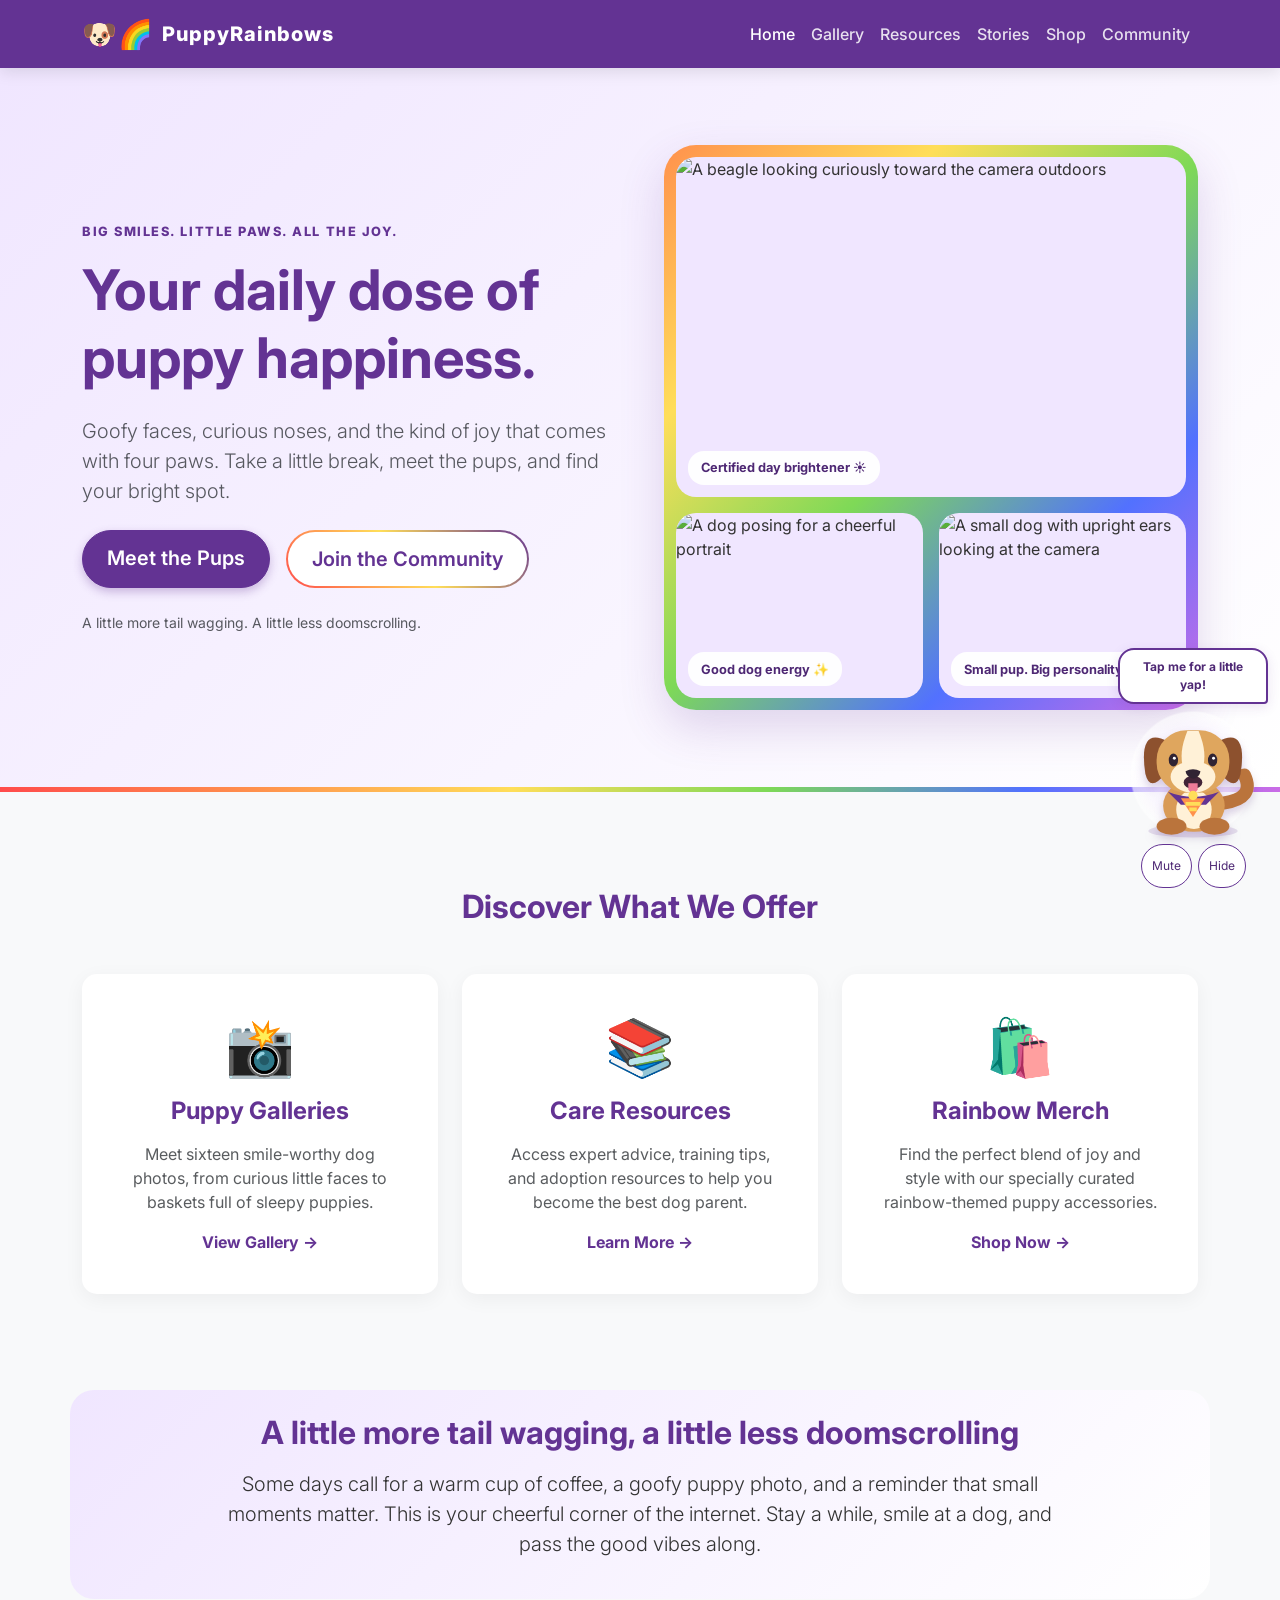
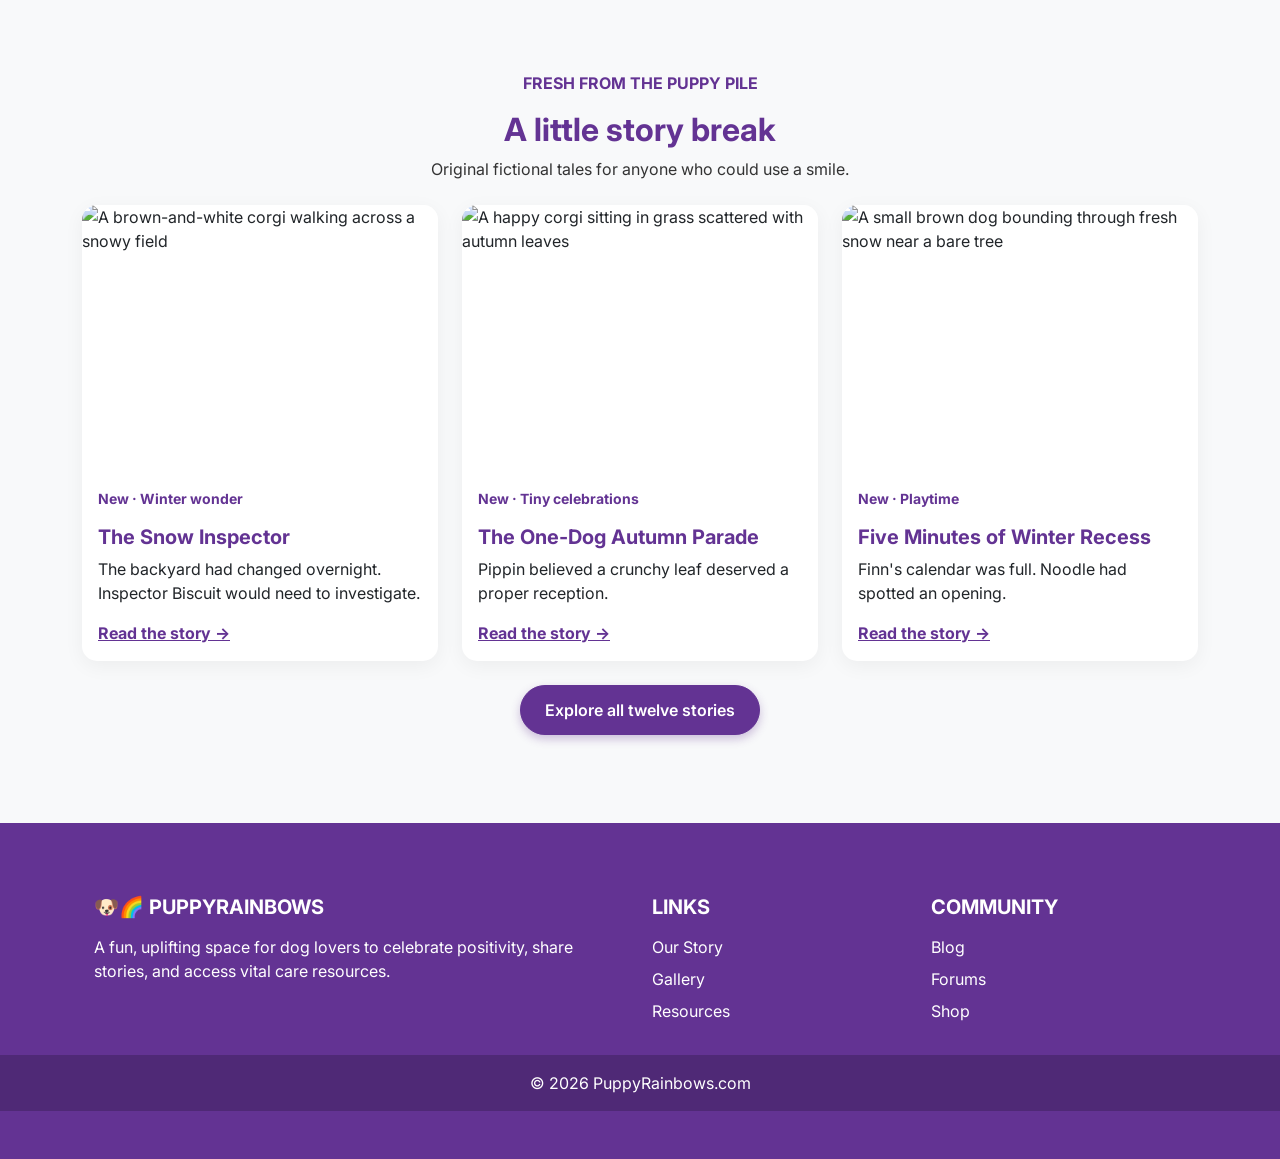
==== commit a5021074: "Add six seasonal dog photos and six original happy tales Expand the gallery to 16 credited photos an" ====
--- a/index.html
+++ b/index.html
@@ -87,7 +87,7 @@
                         <div class="card-body">
                             <div class="display-4 mb-3">📸</div>
                             <h4 class="card-title mb-3">Puppy Galleries</h4>
-                            <p class="card-text text-muted">Meet ten smile-worthy dog photos, from curious little faces to baskets full of sleepy puppies.</p>
+                            <p class="card-text text-muted">Meet sixteen smile-worthy dog photos, from curious little faces to baskets full of sleepy puppies.</p>
                             <a href="gallery.html" class="text-decoration-none fw-bold" style="color: var(--primary-color);">View Gallery &rarr;</a>
                         </div>
                     </div>
@@ -124,19 +124,19 @@
         </div>
         <div class="row row-cols-1 row-cols-md-3 g-4">
           <div class="col"><article class="card card-custom gallery-card h-100">
-            <div class="gallery-media"><img src="https://images.unsplash.com/photo-1672838564872-6a8184194da2?auto=format&amp;fit=crop&amp;w=800&amp;q=80" alt="Pale yellow puppies nestled together in a wicker basket" width="800" height="600" loading="lazy" decoding="async"></div>
-            <div class="card-body"><h3 class="card-title h5">The Basket Committee</h3><p>One basket. Several puppies. Absolutely no qualified chairperson.</p><a class="fw-bold" href="blog.html#basket-committee">Read the story &rarr;</a></div>
+            <div class="gallery-media"><img src="https://images.unsplash.com/photo-1526137966266-60618b40bcd4?auto=format&amp;fit=crop&amp;w=800&amp;q=80" alt="A brown-and-white corgi walking across a snowy field" width="800" height="600" loading="lazy" decoding="async"></div>
+            <div class="card-body"><p class="small text-primary-custom fw-bold">New · Winter wonder</p><h3 class="card-title h5">The Snow Inspector</h3><p>The backyard had changed overnight. Inspector Biscuit would need to investigate.</p><a class="fw-bold" href="blog.html#snow-inspector">Read the story &rarr;</a></div>
           </article></div>
           <div class="col"><article class="card card-custom gallery-card h-100">
-            <div class="gallery-media"><img src="https://images.unsplash.com/photo-1751315722266-91d26a255a35?auto=format&amp;fit=crop&amp;w=800&amp;q=80" alt="Black and cream puppies exploring a green lawn" width="800" height="600" loading="lazy" decoding="async"></div>
-            <div class="card-body"><h3 class="card-title h5">The Great Backyard Expedition</h3><p>Maple and Bean set out to discover what lay beyond the flowerpot.</p><a class="fw-bold" href="blog.html#great-expedition">Read the story &rarr;</a></div>
+            <div class="gallery-media"><img src="https://images.unsplash.com/photo-1763718391879-d7ce169564f8?auto=format&amp;fit=crop&amp;w=800&amp;q=80" alt="A happy corgi sitting in grass scattered with autumn leaves" width="800" height="600" loading="lazy" decoding="async"></div>
+            <div class="card-body"><p class="small text-primary-custom fw-bold">New · Tiny celebrations</p><h3 class="card-title h5">The One-Dog Autumn Parade</h3><p>Pippin believed a crunchy leaf deserved a proper reception.</p><a class="fw-bold" href="blog.html#leaf-parade">Read the story &rarr;</a></div>
           </article></div>
           <div class="col"><article class="card card-custom gallery-card h-100">
-            <div class="gallery-media"><img src="https://images.unsplash.com/photo-1655136056905-943cf5840912?auto=format&amp;fit=crop&amp;w=800&amp;q=80" alt="White puppies resting in a wooden box on a striped blanket" width="800" height="600" loading="lazy" decoding="async"></div>
-            <div class="card-body"><h3 class="card-title h5">Clocking In for the Nap Shift</h3><p>The afternoon schedule was full. The puppies proposed a revision.</p><a class="fw-bold" href="blog.html#nap-shift">Read the story &rarr;</a></div>
+            <div class="gallery-media"><img src="https://images.unsplash.com/photo-1705769947686-21cdb68ddc06?auto=format&amp;fit=crop&amp;w=800&amp;q=80" alt="A small brown dog bounding through fresh snow near a bare tree" width="800" height="600" loading="lazy" decoding="async"></div>
+            <div class="card-body"><p class="small text-primary-custom fw-bold">New · Playtime</p><h3 class="card-title h5">Five Minutes of Winter Recess</h3><p>Finn's calendar was full. Noodle had spotted an opening.</p><a class="fw-bold" href="blog.html#winter-recess">Read the story &rarr;</a></div>
           </article></div>
         </div>
-        <p class="text-center mt-4"><a href="blog.html" class="btn btn-primary-custom">Explore all six stories</a></p>
+        <p class="text-center mt-4"><a href="blog.html" class="btn btn-primary-custom">Explore all twelve stories</a></p>
       </section>
 </main>
 
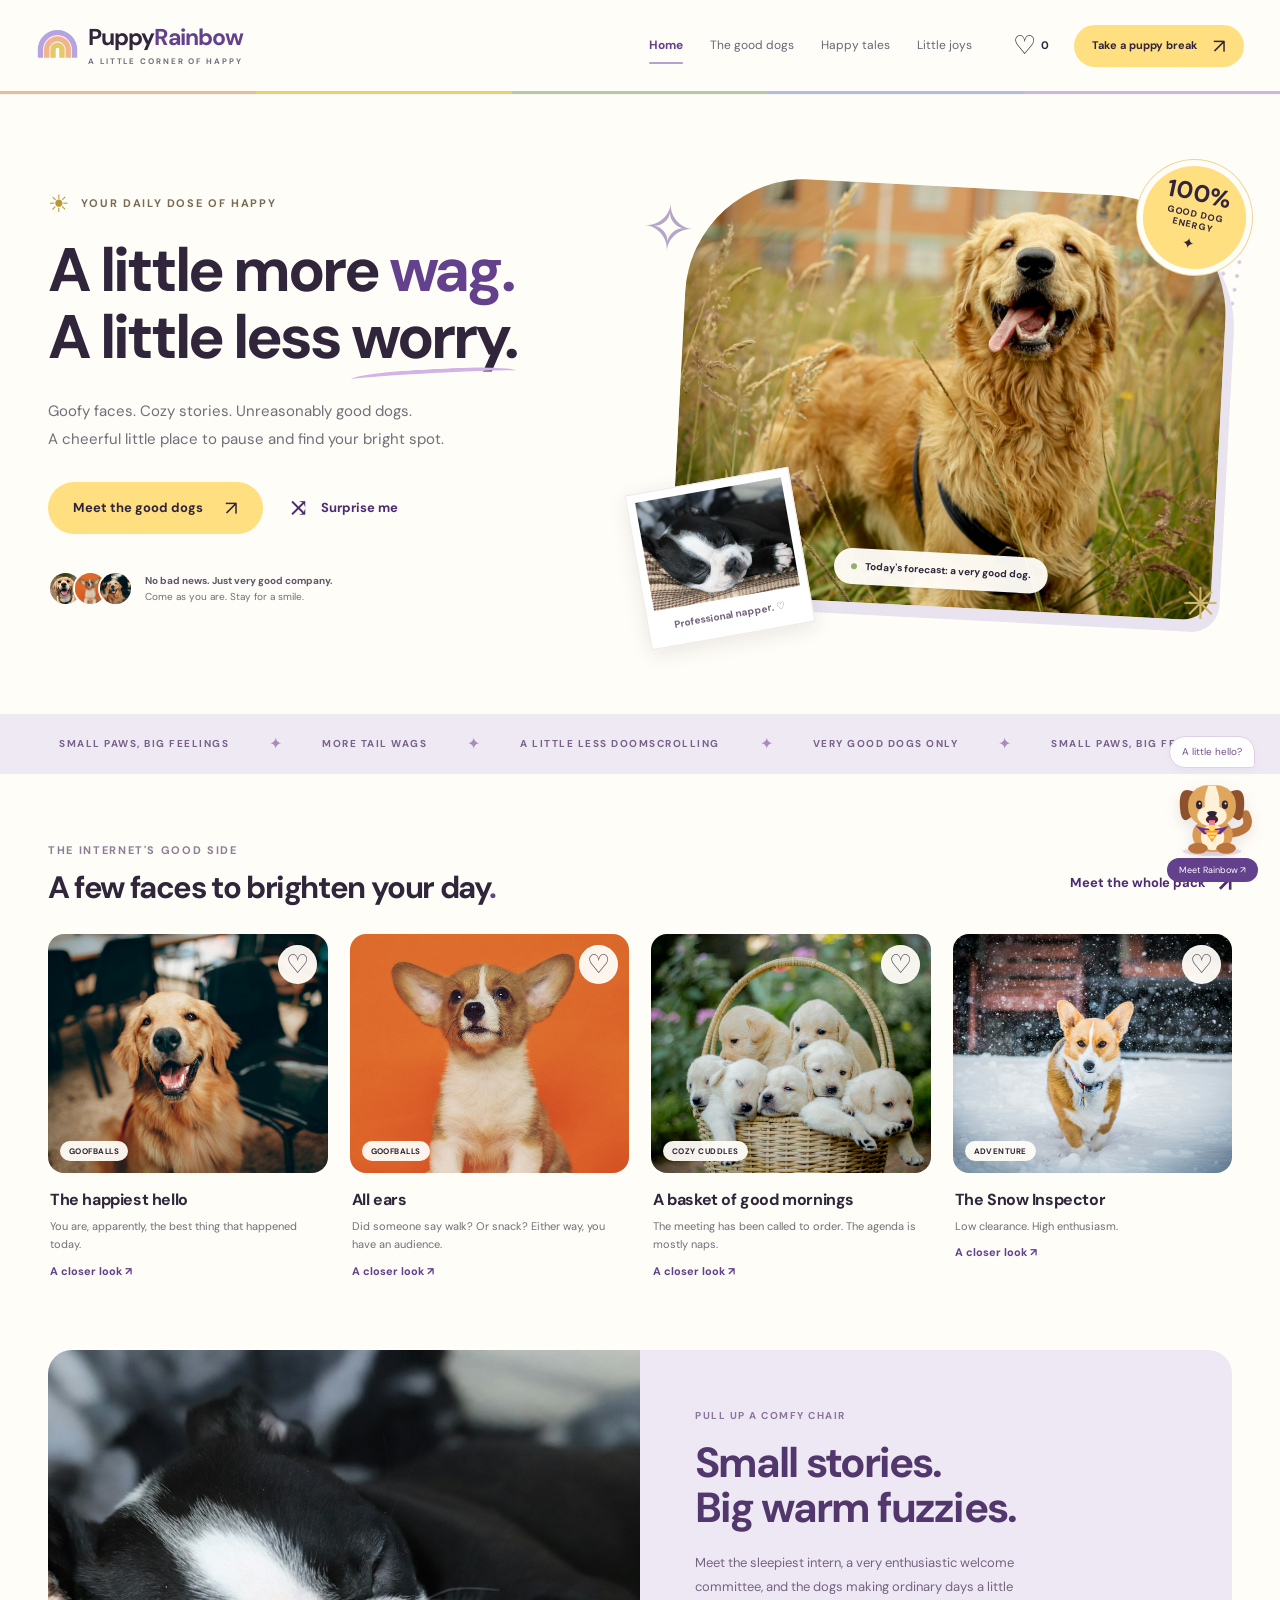
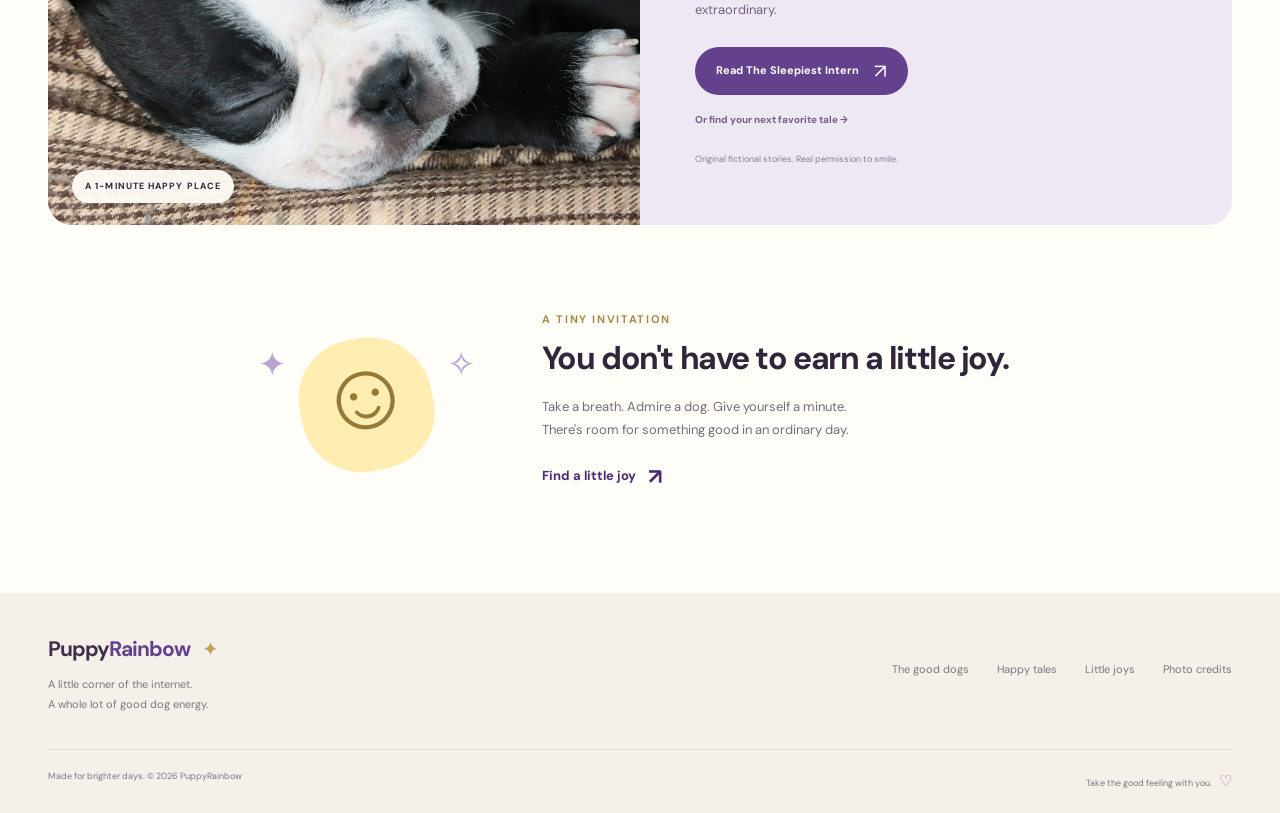
==== commit 9bdd8ae9: "Polish PuppyRainbow with expanded stories and mobile-friendly puppy play Add 20 credited, locally ho" ====
--- a/index.html
+++ b/index.html
@@ -1,333 +1,84 @@
-<!DOCTYPE html>
+<!doctype html>
 <html lang="en">
 <head>
-    <meta charset="UTF-8">
-    <meta name="viewport" content="width=device-width, initial-scale=1.0">
-    <title>PuppyRainbows - Joy, Puppies, and Rainbows!</title>
-    <!-- Google Fonts -->
-    <link href="https://fonts.googleapis.com/css2?family=Inter:wght@400;500;600;700;800&display=swap" rel="stylesheet">
-    <!-- Bootstrap CSS -->
-    <link href="https://cdn.jsdelivr.net/npm/bootstrap@5.3.0/dist/css/bootstrap.min.css" rel="stylesheet">
-    <!-- Custom CSS -->
-    <link rel="stylesheet" href="styles/main.css">
-    <style>
-        .puppy-hero { padding: clamp(2.5rem, 6vw, 5rem) 0; }
-        .puppy-hero .hero-eyebrow { color: var(--primary-color); font-weight: 800; letter-spacing: .12em; text-transform: uppercase; font-size: .8rem; }
-        .puppy-collage { display: grid; grid-template-columns: 1fr 1fr; gap: 1rem; padding: 12px; border-radius: 2rem; background: linear-gradient(135deg, #ff914d, #ffde59, #7ed957, #5271ff, #cb6ce6); box-shadow: 0 18px 45px rgba(99, 51, 147, .18); }
-        .puppy-photo { position: relative; margin: 0; overflow: hidden; border-radius: 1.25rem; background: #f0e6ff; }
-        .puppy-photo:first-child { grid-column: 1 / -1; }
-        .puppy-photo img { display: block; width: 100%; height: auto; aspect-ratio: 4 / 3; object-fit: cover; }
-        .puppy-photo:first-child img { aspect-ratio: 3 / 2; object-position: center 40%; }
-        .puppy-photo figcaption { position: absolute; bottom: .75rem; left: .75rem; right: .75rem; width: fit-content; max-width: calc(100% - 1.5rem); padding: .45rem .8rem; border-radius: 1rem; background: rgba(255,255,255,.95); color: #4e2874; font-size: .8rem; font-weight: 700; }
-        .puppy-photo img { transition: transform .3s ease; }
-        @media (hover: hover) { .puppy-photo:hover img { transform: scale(1.04); } }
-        @media (max-width: 575.98px) { .puppy-collage { gap: .65rem; padding: 8px; } .puppy-photo figcaption { font-size: .7rem; padding: .35rem .55rem; left: .5rem; bottom: .5rem; } }
-    </style>
+  <meta charset="utf-8">
+  <meta name="viewport" content="width=device-width, initial-scale=1, viewport-fit=cover">
+  <meta name="theme-color" content="#fffdf7">
+  <meta name="description" content="A little more wag. A little less worry. Find your bright spot with happy dog photos, cozy little stories, and Rainbow the playful puppy.">
+  <title>PuppyRainbow · Your daily dose of happy</title>
+  <link rel="icon" href="assets/favicon.svg" type="image/svg+xml">
+  <link rel="preload" as="image" href="assets/p17.jpg">
+  <link rel="stylesheet" href="styles.css">
+  <script src="app.js" defer></script>
 </head>
 <body>
-
-    <!-- Header / Navbar -->
-    <nav class="navbar navbar-expand-lg navbar-dark navbar-custom sticky-top">
-        <div class="container">
-            <a class="navbar-brand d-flex align-items-center" href="index.html">
-                <span class="me-2 fs-3">🐶🌈</span> PuppyRainbows
-            </a>
-            <button class="navbar-toggler" type="button" data-bs-toggle="collapse" data-bs-target="#navbarNav" aria-controls="navbarNav" aria-expanded="false" aria-label="Toggle navigation">
-                <span class="navbar-toggler-icon"></span>
-            </button>
-            <div class="collapse navbar-collapse" id="navbarNav">
-                <ul class="navbar-nav ms-auto"><li class="nav-item"><a class="nav-link active" aria-current="page" href="index.html">Home</a></li><li class="nav-item"><a class="nav-link" href="gallery.html">Gallery</a></li><li class="nav-item"><a class="nav-link" href="resources.html">Resources</a></li><li class="nav-item"><a class="nav-link" href="blog.html">Stories</a></li><li class="nav-item"><a class="nav-link" href="shop.html">Shop</a></li><li class="nav-item"><a class="nav-link" href="community.html">Community</a></li></ul>
-            </div>
+  <a class="skip-link" href="#main">Skip to the good stuff</a>
+  <header class="site-header">
+    <div class="nav-wrap">
+      <a href="#home" class="brand" aria-label="PuppyRainbow home"><svg class="brand-mark" viewBox="0 0 48 42" aria-hidden="true"><path d="M5 34V25a19 19 0 0 1 38 0v9" fill="none" stroke="#b5a4e0" stroke-width="6"/><path d="M12 34v-9a12 12 0 0 1 24 0v9" fill="none" stroke="#f3b48b" stroke-width="6"/><path d="M19 34v-9a5 5 0 0 1 10 0v9" fill="none" stroke="#e5c867" stroke-width="6"/></svg><span>Puppy<span class="brand-purple">Rainbow</span><small>A LITTLE CORNER OF HAPPY</small></span></a>
+      <nav id="navigation" class="navigation" aria-label="Main navigation">
+        <a href="#home" data-nav="home" aria-current="page">Home</a>
+        <a href="#gallery" data-nav="gallery">The good dogs</a>
+        <a href="#stories" data-nav="stories">Happy tales</a>
+        <a href="#little-joys" data-nav="little-joys">Little joys</a>
+      </nav>
+      <div class="nav-actions"><button class="icon-button saved-nav" id="saved-nav" aria-label="View saved dogs"><span aria-hidden="true">♡</span><span id="saved-count">0</span></button><button class="button button-small nav-break" data-open-pup>Take a puppy break <span aria-hidden="true">↗</span></button><button class="icon-button menu-button" id="menu-toggle" aria-label="Open navigation" aria-expanded="false" aria-controls="navigation"><span></span><span></span></button></div>
+    </div>
+    <div class="rainbow-rule"></div>
+  </header>
+  <main id="main" tabindex="-1">
+    <div class="view" id="home-view" data-view="home">
+      <section class="hero container" aria-labelledby="hero-title">
+        <div class="hero-copy">
+          <p class="eyebrow"><span class="little-sun" aria-hidden="true">☀</span> YOUR DAILY DOSE OF HAPPY</p>
+          <h1 id="hero-title">A little more <span class="purple">wag.</span><br>A little less <span class="underlined">worry.</span></h1>
+          <p class="hero-description">Goofy faces. Cozy stories. Unreasonably good dogs.<br class="desktop-break"> A cheerful little place to pause and find your bright spot.</p>
+          <div class="hero-actions"><a class="button" href="#gallery">Meet the good dogs <span aria-hidden="true">↗</span></a><button class="text-button" id="surprise-home"><span class="shuffle-symbol" aria-hidden="true">⤨</span> Surprise me</button></div>
+          <div class="hero-footnote"><div class="mini-faces" aria-hidden="true"><img src="assets/p7.jpg" alt=""><img src="assets/p9.jpg" alt=""><img src="assets/p19.jpg" alt=""></div><p>No bad news. Just very good company.<span>Come as you are. Stay for a smile.</span></p></div>
         </div>
-    </nav>
-
-    <!-- Main Content -->
-    <main>
-        <!-- Hero Section -->
-        <section class="hero-section puppy-hero" id="our-story" aria-labelledby="hero-title">
-            <div class="container">
-                <div class="row align-items-center g-5">
-                    <div class="col-lg-6 text-center text-lg-start">
-                        <p class="hero-eyebrow mb-3">Big smiles. Little paws. All the joy.</p>
-                        <h1 id="hero-title" class="display-4 fw-bold text-primary-custom mb-4">Your daily dose of puppy happiness.</h1>
-                        <p class="lead text-muted mb-4">Goofy faces, curious noses, and the kind of joy that comes with four paws. Take a little break, meet the pups, and find your bright spot.</p>
-                        <div class="d-flex flex-wrap justify-content-center justify-content-lg-start gap-3">
-                            <a href="gallery.html" class="btn btn-primary-custom btn-lg">Meet the Pups</a>
-                            <a href="community.html" class="btn btn-outline-rainbow btn-lg">Join the Community</a>
-                        </div>
-                        <p class="small text-muted mt-4 mb-0">A little more tail wagging. A little less doomscrolling.</p>
-                    </div>
-                    <div class="col-lg-6">
-                        <div class="puppy-collage" role="group" aria-label="A few faces to brighten your day">
-                            <figure class="puppy-photo">
-                                <img src="https://images.unsplash.com/photo-1543466835-00a7907e9de1?auto=format&amp;fit=crop&amp;w=960&amp;h=640&amp;q=85" alt="A beagle looking curiously toward the camera outdoors" width="960" height="640" fetchpriority="high">
-                                <figcaption>Certified day brightener ☀️</figcaption>
-                            </figure>
-                            <figure class="puppy-photo">
-                                <img src="https://images.unsplash.com/photo-1583511655857-d19b40a7a54e?auto=format&amp;fit=crop&amp;w=480&amp;h=360&amp;q=80" alt="A dog posing for a cheerful portrait" width="480" height="360" decoding="async">
-                                <figcaption>Good dog energy ✨</figcaption>
-                            </figure>
-                            <figure class="puppy-photo">
-                                <img src="https://images.unsplash.com/photo-1537151608828-ea2b11777ee8?auto=format&amp;fit=crop&amp;w=480&amp;h=360&amp;q=80" alt="A small dog with upright ears looking at the camera" width="480" height="360" decoding="async">
-                                <figcaption>Small pup. Big personality.</figcaption>
-                            </figure>
-                        </div>
-                    </div>
-                </div>
-            </div>
-        </section>
-
-        <!-- Features Section -->
-        <section class="container my-5 py-5">
-            <h2 class="text-center fw-bold text-primary-custom mb-5">Discover What We Offer</h2>
-            <div class="row g-4">
-                <!-- Feature 1 -->
-                <div class="col-md-4">
-                    <div class="card card-custom h-100 text-center p-4">
-                        <div class="card-body">
-                            <div class="display-4 mb-3">📸</div>
-                            <h4 class="card-title mb-3">Puppy Galleries</h4>
-                            <p class="card-text text-muted">Meet sixteen smile-worthy dog photos, from curious little faces to baskets full of sleepy puppies.</p>
-                            <a href="gallery.html" class="text-decoration-none fw-bold" style="color: var(--primary-color);">View Gallery &rarr;</a>
-                        </div>
-                    </div>
-                </div>
-                <!-- Feature 2 -->
-                <div class="col-md-4">
-                    <div class="card card-custom h-100 text-center p-4">
-                        <div class="card-body">
-                            <div class="display-4 mb-3">📚</div>
-                            <h4 class="card-title mb-3">Care Resources</h4>
-                            <p class="card-text text-muted">Access expert advice, training tips, and adoption resources to help you become the best dog parent.</p>
-                            <a href="resources.html" class="text-decoration-none fw-bold" style="color: var(--primary-color);">Learn More &rarr;</a>
-                        </div>
-                    </div>
-                </div>
-                <!-- Feature 3 -->
-                <div class="col-md-4">
-                    <div class="card card-custom h-100 text-center p-4">
-                        <div class="card-body">
-                            <div class="display-4 mb-3">🛍️</div>
-                            <h4 class="card-title mb-3">Rainbow Merch</h4>
-                            <p class="card-text text-muted">Find the perfect blend of joy and style with our specially curated rainbow-themed puppy accessories.</p>
-                            <a href="shop.html" class="text-decoration-none fw-bold" style="color: var(--primary-color);">Shop Now &rarr;</a>
-                        </div>
-                    </div>
-                </div>
-            </div>
-        </section>
-    <section class="container my-5 py-4 feel-good-section"><div class="row justify-content-center"><div class="col-lg-9 text-center"><h2 class="fw-bold text-primary-custom mb-3">A little more tail wagging, a little less doomscrolling</h2><p class="lead">Some days call for a warm cup of coffee, a goofy puppy photo, and a reminder that small moments matter. This is your cheerful corner of the internet. Stay a while, smile at a dog, and pass the good vibes along.</p></div></div></section>      <section class="container my-5 py-4" aria-labelledby="happy-tales-heading">
-        <div class="text-center mb-4">
-          <p class="text-primary-custom fw-bold">FRESH FROM THE PUPPY PILE</p>
-          <h2 id="happy-tales-heading" class="text-primary-custom fw-bold">A little story break</h2>
-          <p>Original fictional tales for anyone who could use a smile.</p>
+        <div class="hero-art">
+          <div class="hero-dots" aria-hidden="true"></div><span class="hero-spark spark-one" aria-hidden="true">✧</span>
+          <figure class="hero-photo"><img src="assets/p17.jpg" alt="A golden retriever smiling in a field of sunlit grasses" width="1100" height="900" fetchpriority="high"><figcaption><span class="live-dot"></span> Today's forecast: a very good dog.</figcaption></figure>
+          <div class="good-dog-sticker" aria-hidden="true">100%<span>GOOD DOG<br>ENERGY</span><span class="sticker-star">✦</span></div>
+          <figure class="polaroid"><img src="assets/p18.jpg" alt="A border collie puppy taking a very cozy nap" width="220" height="170"><figcaption>Professional napper. ♡</figcaption></figure>
+          <span class="hero-spark spark-two" aria-hidden="true">✳</span>
         </div>
-        <div class="row row-cols-1 row-cols-md-3 g-4">
-          <div class="col"><article class="card card-custom gallery-card h-100">
-            <div class="gallery-media"><img src="https://images.unsplash.com/photo-1526137966266-60618b40bcd4?auto=format&amp;fit=crop&amp;w=800&amp;q=80" alt="A brown-and-white corgi walking across a snowy field" width="800" height="600" loading="lazy" decoding="async"></div>
-            <div class="card-body"><p class="small text-primary-custom fw-bold">New · Winter wonder</p><h3 class="card-title h5">The Snow Inspector</h3><p>The backyard had changed overnight. Inspector Biscuit would need to investigate.</p><a class="fw-bold" href="blog.html#snow-inspector">Read the story &rarr;</a></div>
-          </article></div>
-          <div class="col"><article class="card card-custom gallery-card h-100">
-            <div class="gallery-media"><img src="https://images.unsplash.com/photo-1763718391879-d7ce169564f8?auto=format&amp;fit=crop&amp;w=800&amp;q=80" alt="A happy corgi sitting in grass scattered with autumn leaves" width="800" height="600" loading="lazy" decoding="async"></div>
-            <div class="card-body"><p class="small text-primary-custom fw-bold">New · Tiny celebrations</p><h3 class="card-title h5">The One-Dog Autumn Parade</h3><p>Pippin believed a crunchy leaf deserved a proper reception.</p><a class="fw-bold" href="blog.html#leaf-parade">Read the story &rarr;</a></div>
-          </article></div>
-          <div class="col"><article class="card card-custom gallery-card h-100">
-            <div class="gallery-media"><img src="https://images.unsplash.com/photo-1705769947686-21cdb68ddc06?auto=format&amp;fit=crop&amp;w=800&amp;q=80" alt="A small brown dog bounding through fresh snow near a bare tree" width="800" height="600" loading="lazy" decoding="async"></div>
-            <div class="card-body"><p class="small text-primary-custom fw-bold">New · Playtime</p><h3 class="card-title h5">Five Minutes of Winter Recess</h3><p>Finn's calendar was full. Noodle had spotted an opening.</p><a class="fw-bold" href="blog.html#winter-recess">Read the story &rarr;</a></div>
-          </article></div>
-        </div>
-        <p class="text-center mt-4"><a href="blog.html" class="btn btn-primary-custom">Explore all twelve stories</a></p>
       </section>
-</main>
-
-    <!-- Footer -->
-    <footer class="text-center text-lg-start mt-auto">
-        <div class="container p-4">
-            <div class="row">
-                <div class="col-lg-6 col-md-12 mb-4 mb-md-0">
-                    <h5 class="text-uppercase fw-bold mb-3">🐶🌈 PuppyRainbows</h5>
-                    <p>
-                        A fun, uplifting space for dog lovers to celebrate positivity, share stories, and access vital care resources.
-                    </p>
-                </div>
-                <div class="col-lg-3 col-md-6 mb-4 mb-md-0">
-                    <h5 class="text-uppercase fw-bold mb-3">Links</h5>
-                    <ul class="list-unstyled mb-0">
-                        <li class="mb-2"><a href="index.html#our-story" class="text-white text-decoration-none">Our Story</a></li>
-                        <li class="mb-2"><a href="gallery.html" class="text-white text-decoration-none">Gallery</a></li>
-                        <li class="mb-2"><a href="resources.html" class="text-white text-decoration-none">Resources</a></li>
-                    </ul>
-                </div>
-                <div class="col-lg-3 col-md-6 mb-4 mb-md-0">
-                    <h5 class="text-uppercase fw-bold mb-3">Community</h5>
-                    <ul class="list-unstyled mb-0">
-                        <li class="mb-2"><a href="blog.html" class="text-white text-decoration-none">Blog</a></li>
-                        <li class="mb-2"><a href="community.html" class="text-white text-decoration-none">Forums</a></li>
-                        <li class="mb-2"><a href="shop.html" class="text-white text-decoration-none">Shop</a></li>
-                    </ul>
-                </div>
-            </div>
-        </div>
-        <div class="text-center p-3" style="background-color: rgba(0, 0, 0, 0.2);">
-            © 2026 PuppyRainbows.com
-        </div>
-    </footer>
-
-    <!-- Bootstrap Bundle with JS -->
-    <script src="https://cdn.jsdelivr.net/npm/bootstrap@5.3.0/dist/js/bootstrap.bundle.min.js"></script>
-
-    <!-- Rainbow's corner: self-contained SVG animation and gesture-triggered audio. -->
-    <style>
-      .dog-pal { position: fixed; right: max(12px, env(safe-area-inset-right)); bottom: max(12px, env(safe-area-inset-bottom)); z-index: 1040; width: 150px; text-align: center; font-family: Inter, sans-serif; }
-      .dog-pal[hidden] { display: none; }
-      .dog-pal button { cursor: pointer; touch-action: manipulation; }
-      .dog-pal button:focus-visible { outline: 3px solid #ff914d; outline-offset: 3px; }
-      .dog-pal-pet { display: block; width: 140px; height: 140px; margin: auto; padding: 0; border: 0; border-radius: 50%; background: radial-gradient(ellipse at center, #f0e6ff 0%, #fff9 62%, transparent 64%); }
-      .dog-pal-pet svg { width: 100%; height: 100%; overflow: visible; filter: drop-shadow(0 5px 4px #4e287433); }
-      .dog-pal-note { margin: 0; padding: 8px 10px; background: #fff; border: 2px solid #633393; border-radius: 16px 16px 4px 16px; color: #4e2874; font-size: 12px; font-weight: 700; box-shadow: 0 3px 12px #63339320; }
-      .dog-pal-controls { display: flex; justify-content: center; gap: 6px; }
-      .dog-pal-controls button { min-height: 44px; padding: 5px 10px; border: 1px solid #633393; border-radius: 22px; background: #fff; color: #4e2874; font-size: 12px; }
-      .dog-tail { transform-origin: 108px 103px; animation: dog-wag .7s ease-in-out infinite alternate; }
-      .dog-eyes { transform-origin: 75px 62px; animation: dog-blink 5s infinite; }
-      .dog-mouth { transform-origin: 75px 82px; }
-      .dog-pal.yapping .dog-mouth { animation: dog-yap .18s ease-in-out 4 alternate; }
-      .dog-pal.yapping .dog-head { animation: dog-bounce .18s ease-in-out 4 alternate; }
-      @keyframes dog-wag { from { transform: rotate(-12deg); } to { transform: rotate(18deg); } }
-      @keyframes dog-blink { 0%, 43%, 47%, 100% { transform: scaleY(1); } 45% { transform: scaleY(.08); } }
-      @keyframes dog-yap { from { transform: scaleY(.5); } to { transform: scaleY(1.6); } }
-      @keyframes dog-bounce { to { transform: translateY(-3px); } }
-      @media (max-width: 575px) { .dog-pal { width: 128px; } .dog-pal-pet { width: 112px; height: 112px; } }
-      @media (prefers-reduced-motion: reduce) { .dog-pal *, .dog-pal.yapping * { animation: none !important; transition: none !important; } }
-    </style>
-    <aside class="dog-pal" id="dog-pal" aria-label="Rainbow the puppy" hidden>
-      <p class="dog-pal-note" id="dog-pal-note" role="status">Tap me for a little yap!</p>
-      <button class="dog-pal-pet" id="dog-pal-pet" type="button" aria-label="Pet Rainbow and hear a bark">
-        <svg viewBox="0 0 150 150" aria-hidden="true" focusable="false">
-          <ellipse cx="75" cy="136" rx="48" ry="7" fill="#633393" opacity=".15"/>
-          <path class="dog-tail" d="M108 106 Q142 101 130 76" fill="none" stroke="#ba743c" stroke-width="14" stroke-linecap="round"/>
-          <ellipse cx="76" cy="109" rx="33" ry="28" fill="#d99b56"/>
-          <ellipse cx="76" cy="113" rx="19" ry="21" fill="#fff1d7"/>
-          <ellipse cx="52" cy="131" rx="16" ry="9" fill="#ba743c"/><ellipse cx="98" cy="131" rx="16" ry="9" fill="#ba743c"/>
-          <g class="dog-head">
-            <path d="M48 40 Q16 23 24 75 Q29 95 45 75" fill="#8d512e"/>
-            <path d="M102 40 Q134 23 126 75 Q121 95 105 75" fill="#8d512e"/>
-            <rect x="36" y="28" width="78" height="67" rx="32" fill="#dfa65e"/>
-            <path d="M69 29 Q59 53 65 70 L85 70 Q91 53 81 29" fill="#fff1d7"/>
-            <g class="dog-eyes" fill="#302333"><ellipse cx="54" cy="60" rx="5" ry="7"/><ellipse cx="96" cy="60" rx="5" ry="7"/><circle cx="55" cy="58" r="1.6" fill="white"/><circle cx="97" cy="58" r="1.6" fill="white"/></g>
-            <ellipse cx="75" cy="78" rx="24" ry="17" fill="#fff1d7"/>
-            <ellipse class="dog-mouth" cx="75" cy="84" rx="10" ry="7" fill="#422437"/>
-            <path d="M70 85 H80 V92 Q75 100 70 92Z" fill="#ef7c98"/>
-            <path d="M67 72 Q75 68 83 72 Q82 79 75 80 Q68 78 67 72" fill="#302333"/>
-          </g>
-          <path d="M48 94 Q75 105 103 94 L89 108 L62 108Z" fill="#633393"/>
-          <path d="M62 101 L88 101 L75 121Z" fill="#ff914d"/>
-          <path d="M67 107 H83 M71 113 H79" stroke="#ffde59" stroke-width="4"/>
-          <circle cx="75" cy="98" r="5" fill="#ffde59"/>
-        </svg>
-      </button>
-      <div class="dog-pal-controls">
-        <button id="dog-pal-mute" type="button" aria-pressed="false" aria-label="Mute puppy sound">Mute</button>
-        <button id="dog-pal-hide" type="button" aria-label="Hide puppy">Hide</button>
-      </div>
-    </aside>
-    <script>
-    (() => {
-      const pal = document.getElementById('dog-pal');
-      const pet = document.getElementById('dog-pal-pet');
-      const note = document.getElementById('dog-pal-note');
-      const mute = document.getElementById('dog-pal-mute');
-      let muted = false, busy = false, timer, playback = 0;
-      const audio = document.createElement('audio');
-      audio.preload = 'auto';
-      audio.setAttribute('playsinline', '');
-      audio.src = makeBarkClip();
-      try { muted = localStorage.getItem('puppyRainbow.muted') === 'true'; } catch {}
-      function syncMute() {
-        mute.textContent = muted ? 'Unmute' : 'Mute';
-        mute.setAttribute('aria-pressed', String(muted));
-        mute.setAttribute('aria-label', muted ? 'Unmute puppy sound' : 'Mute puppy sound');
-        pet.setAttribute('aria-label', muted ? 'Pet Rainbow (sound muted)' : 'Pet Rainbow and hear a bark');
-      }
-      // Build a small PCM WAV once, then use the mobile media playback path.
-      // No network request, AudioContext, or asynchronous work before play().
-      function makeBarkClip() {
-        const rate = 22050, duration = .58;
-        const count = Math.ceil(rate * duration);
-        const bytes = new Uint8Array(44 + count * 2);
-        const view = new DataView(bytes.buffer);
-        const text = (offset, value) => {
-          for (let i = 0; i < value.length; i++) bytes[offset + i] = value.charCodeAt(i);
-        };
-        text(0, 'RIFF'); view.setUint32(4, bytes.length - 8, true);
-        text(8, 'WAVE'); text(12, 'fmt ');
-        view.setUint32(16, 16, true); view.setUint16(20, 1, true);
-        view.setUint16(22, 1, true); view.setUint32(24, rate, true);
-        view.setUint32(28, rate * 2, true); view.setUint16(32, 2, true);
-        view.setUint16(34, 16, true); text(36, 'data');
-        view.setUint32(40, count * 2, true);
-        for (let i = 0; i < count; i++) {
-          const time = i / rate;
-          const t = time < .28 ? time : time - .28;
-          let value = 0;
-          if (t < .22) {
-            const envelope = Math.min(t / .008, 1) * Math.pow(1 - t / .22, 1.5);
-            const phase = 2 * Math.PI * (280 * t - 180 * t * t);
-            value = envelope * (.42 * Math.sin(phase) + .24 * Math.sin(phase * 2)
-              + .14 * Math.sin(phase * 3) + .10 * (Math.random() * 2 - 1));
-          }
-          view.setInt16(44 + i * 2, Math.round(value * 32767), true);
-        }
-        let binary = '';
-        for (const byte of bytes) binary += String.fromCharCode(byte);
-        return 'data:audio/wav;base64,' + btoa(binary);
-      }
-      function stopSound() {
-        playback++;
-        audio.pause();
-        try { audio.currentTime = 0; } catch {}
-      }
-      function bark() {
-        if (muted || pal.hidden || document.hidden) return;
-        const request = ++playback;
-        const failed = () => {
-          if (request !== playback || muted || pal.hidden || document.hidden) return;
-          note.textContent = 'Sound blocked. Tap again, or try Safari/Chrome with media volume up.';
-          busy = false;
-          pal.classList.remove('yapping');
-        };
-        try {
-          audio.currentTime = 0;
-          // Keep play() in the original click handler for mobile user activation.
-          const playing = audio.play();
-          if (playing && typeof playing.catch === 'function') playing.catch(failed);
-        } catch { failed(); }
-      }
-      pet.addEventListener('click', () => {
-        if (busy) return;
-        clearTimeout(timer);
-        busy = true;
-        pal.classList.add('yapping');
-        note.textContent = muted ? 'Woof! Quiet mode, big love.' : 'Yap yap! You made my tail wag!';
-        void bark();
-        timer = setTimeout(() => { pal.classList.remove('yapping'); busy = false; }, 800);
-      });
-      mute.addEventListener('click', () => {
-        muted = !muted;
-        if (muted) stopSound();
-        syncMute();
-        note.textContent = muted ? 'Quiet mode. Still a good dog.' : 'Sound on! Here is a little yap.';
-        if (!muted) bark();
-        try { localStorage.setItem('puppyRainbow.muted', String(muted)); } catch {}
-      });
-      document.getElementById('dog-pal-hide').addEventListener('click', () => {
-        stopSound(); clearTimeout(timer); pal.hidden = true;
-        document.querySelector('main a')?.focus({ preventScroll: true });
-      });
-      document.addEventListener('visibilitychange', () => { if (document.hidden) stopSound(); });
-      syncMute();
-      pal.hidden = false;
-    })();
-    </script>
-
+      <div class="happy-strip" aria-hidden="true"><span>SMALL PAWS, BIG FEELINGS</span><i>✦</i><span>MORE TAIL WAGS</span><i>✦</i><span>A LITTLE LESS DOOMSCROLLING</span><i>✦</i><span>VERY GOOD DOGS ONLY</span><i>✦</i><span>SMALL PAWS, BIG FEELINGS</span></div>
+      <section class="section container" aria-labelledby="faces-title">
+        <div class="section-heading"><div><p class="eyebrow">THE INTERNET'S GOOD SIDE</p><h2 id="faces-title">A few faces to brighten your day<span class="purple">.</span></h2></div><a class="arrow-link" href="#gallery">Meet the whole pack <span aria-hidden="true">↗</span></a></div>
+        <div class="photo-grid home-grid" id="home-photos" aria-label="Featured dogs"></div>
+      </section>
+      <section class="container story-feature" aria-labelledby="featured-story-title">
+        <div class="feature-image"><img src="assets/p18.jpg" alt="A sleeping border collie puppy curled on a soft cushion" width="1100" height="800" loading="lazy"><span class="image-label">A 1-MINUTE HAPPY PLACE</span></div>
+        <div class="feature-copy"><p class="eyebrow">PULL UP A COMFY CHAIR</p><h2 id="featured-story-title">Small stories.<br>Big warm fuzzies.</h2><p>Meet the sleepiest intern, a very enthusiastic welcome committee, and the dogs making ordinary days a little extraordinary.</p><button class="button button-purple" data-story="sleepy-intern">Read The Sleepiest Intern <span aria-hidden="true">↗</span></button><a class="subtle-link" href="#stories">Or find your next favorite tale →</a><span class="fiction-note">Original fictional stories. Real permission to smile.</span></div>
+      </section>
+      <section class="section container joy-teaser" aria-labelledby="teaser-title"><div class="joy-doodle" aria-hidden="true">✦<span>☺</span>✧</div><div><p class="eyebrow">A TINY INVITATION</p><h2 id="teaser-title">You don't have to earn a little joy.</h2><p>Take a breath. Admire a dog. Give yourself a minute.<br>There's room for something good in an ordinary day.</p><a class="arrow-link" href="#little-joys">Find a little joy <span aria-hidden="true">↗</span></a></div></section>
+    </div>
+    <div class="view" id="gallery-view" data-view="gallery" hidden>
+      <section class="container collection-heading"><p class="eyebrow">ONE PACK. SO MANY PERSONALITIES.</p><h1>The good <span class="purple">dogs.</span></h1><p>Twenty little reminders that the world still has a lot of good in it.<br>Pick a mood, save a favorite, or let a pup find you.</p></section>
+      <section class="container collection-section" aria-label="Dog photo gallery"><div class="collection-tools"><div class="filters" id="photo-filters" role="group" aria-label="Filter dogs"><button data-filter="All pups" aria-pressed="true">All pups</button><button data-filter="Goofballs" aria-pressed="false">Goofballs</button><button data-filter="Adventure" aria-pressed="false">Adventure</button><button data-filter="Cozy cuddles" aria-pressed="false">Cozy cuddles</button><button data-filter="Saved" aria-pressed="false">♡ Saved</button></div><button class="text-button" id="shuffle-photos"><span aria-hidden="true">⤨</span> Shuffle the pack</button></div><p id="gallery-result" class="result-label" role="status"></p><div class="photo-grid" id="gallery-photos"></div><div class="empty-state" id="gallery-empty" hidden><span aria-hidden="true">♡</span><h2>A little space for your favorites.</h2><p>Tap a heart on any dog to keep them here. Saved on this device.</p><button class="button button-purple" id="show-all-dogs">Meet the pack</button></div></section>
+    </div>
+    <div class="view" id="stories-view" data-view="stories" hidden>
+      <section class="container collection-heading"><p class="eyebrow">SHORT READS. LONG-LASTING SMILES.</p><h1>Happy <span class="purple">tales.</span></h1><p>Little adventures, excellent naps, and beautifully ordinary days.<br>Eighteen original fictional stories, best enjoyed at your own pace.</p></section>
+      <section class="container collection-section" aria-label="Story collection"><div class="story-tools"><div class="filters" id="story-filters" role="group" aria-label="Filter stories"><button data-story-filter="All stories" aria-pressed="true">All stories</button><button data-story-filter="New tales" aria-pressed="false">New tales</button><button data-story-filter="Read" aria-pressed="false">Already enjoyed</button></div><label class="search-label"><span aria-hidden="true">⌕</span><span class="sr-only">Search happy tales</span><input id="story-search" type="search" placeholder="Find your kind of happy…" maxlength="100"></label></div><p class="result-label" id="story-result" role="status"></p><div class="story-grid" id="story-grid"></div><p class="empty-state" id="story-empty" hidden>No tales here yet. Try another search, or settle in with a story.</p></section>
+    </div>
+    <div class="view" id="little-joys-view" data-view="little-joys" hidden>
+      <section class="container collection-heading"><p class="eyebrow">A SMALL BREAK IS STILL A BREAK</p><h1>Collect the <span class="purple">little joys.</span></h1><p>A small invitation to make an ordinary moment feel a little brighter.</p></section>
+      <section class="container joy-layout"><div class="joy-card"><span class="joy-card-icon" aria-hidden="true">✷</span><p class="eyebrow">YOUR LITTLE JOY FOR RIGHT NOW</p><h2 id="joy-title">Find your patch of sunshine.</h2><p id="joy-description">Look for one small lovely thing nearby. A warm mug, a good song, a very ambitious houseplant. Let it have your attention for a minute.</p><button class="button button-purple" id="another-joy">Another little joy <span aria-hidden="true">⤨</span></button><p class="joy-counter" id="joy-counter" role="status">No productivity required.</p></div><div class="joy-aside"><img src="assets/p20.jpg" alt="A golden retriever relaxing with absolutely nothing on the agenda" width="1100" height="800"><h2>Rainbow has cleared<br>his schedule for you.</h2><p>He's available for head pats, pretend fetch, and extremely important snack breaks.</p><button class="text-button" data-open-pup>Say hello to Rainbow <span aria-hidden="true">↗</span></button></div></section>
+      <section class="container about-note"><p class="eyebrow">WHY THIS LITTLE PLACE EXISTS</p><h2>More tail wagging.<br>Less doomscrolling.</h2><p>PuppyRainbow began with a simple idea: the internet could use a few more dogs and a little more kindness. This is a corner for small stories, goofy faces, and the kind of company that doesn't need you to say much.</p><p>Come back whenever you need a bright spot. The dogs will be here.</p><a class="arrow-link" href="#gallery">Back to the good dogs <span aria-hidden="true">↗</span></a></section>
+    </div>
+    <p id="loading-error" class="container error-state" hidden>Our pack is taking a moment to arrive. Please refresh to try again.</p>
+    <noscript><p class="container error-state">The dog photos and stories use JavaScript. Enable it to explore the pack and play with Rainbow.</p></noscript>
+  </main>
+  <footer class="site-footer"><div class="container footer-top"><div><a class="brand footer-brand" href="#home">Puppy<span class="brand-purple">Rainbow</span><span aria-hidden="true">✦</span></a><p>A little corner of the internet.<br>A whole lot of good dog energy.</p></div><div class="footer-links"><a href="#gallery">The good dogs</a><a href="#stories">Happy tales</a><a href="#little-joys">Little joys</a><button class="plain-button" id="photo-credits">Photo credits</button></div></div><div class="container footer-bottom"><p>Made for brighter days. © 2026 PuppyRainbow</p><p>Take the good feeling with you. <span aria-hidden="true">♡</span></p></div></footer>
+  <aside class="puppy-companion" aria-label="Rainbow the puppy">
+    <button id="puppy-launcher" class="puppy-launcher" aria-expanded="false" aria-controls="puppy-panel"><span class="launcher-label">A little hello?</span><span class="launcher-dog dog-svg" aria-hidden="true"></span><span class="launcher-name">Meet Rainbow <span aria-hidden="true">↗</span></span></button>
+    <section id="puppy-panel" class="puppy-panel" aria-label="Play with Rainbow" hidden><div class="puppy-panel-header"><div><strong>Rainbow's corner</strong><span>Very good company.</span></div><button class="icon-button" id="puppy-close" aria-label="Tuck Rainbow away">×</button></div><div id="puppy-stage" class="puppy-stage"><span id="puppy-particles" aria-hidden="true">♡ ✦ ♡</span><span class="ball" aria-hidden="true"></span><span class="treat" aria-hidden="true">🦴</span><button class="pet-dog dog-svg" id="pet-dog" aria-label="Give Rainbow a head pat"></button></div><p id="puppy-status" role="status" aria-live="polite">Hi, friend! A head pat would make my day.</p><div class="puppy-play-actions"><button data-puppy-action="pet">♡ Pet</button><button data-puppy-action="fetch">◉ Fetch</button><button data-puppy-action="treat">✦ Treat</button></div><div class="puppy-settings"><button id="sound-toggle" aria-pressed="false">Sound off</button><span>Always happy on silent.</span></div></section>
+  </aside>
+  <dialog id="photo-dialog" class="photo-dialog" aria-labelledby="photo-dialog-title"><button class="dialog-close icon-button" aria-label="Close dog photo" data-close-dialog>×</button><div class="photo-dialog-image"><img id="dialog-photo" alt=""><div class="lightbox-arrows"><button class="icon-button" id="photo-prev" aria-label="Previous dog">←</button><button class="icon-button" id="photo-next" aria-label="Next dog">→</button></div></div><div class="photo-dialog-copy"><p class="eyebrow" id="photo-dialog-category"></p><h2 id="photo-dialog-title"></h2><p id="photo-dialog-caption"></p><div class="dialog-photo-actions"><button class="button button-purple" id="dialog-save"></button><button class="text-button" id="dialog-read">Read their little tale ↗</button></div><a id="dialog-credit" class="credit-link" target="_blank" rel="noopener noreferrer"></a><p class="storage-note">Favorites stay on this device.</p></div></dialog>
+  <dialog id="story-dialog" class="story-dialog" aria-labelledby="story-dialog-title"><button class="dialog-close icon-button" aria-label="Close story" data-close-dialog>×</button><img id="story-dialog-photo" class="story-dialog-photo" alt=""><article class="story-reader"><p class="eyebrow" id="story-dialog-category"></p><h2 id="story-dialog-title"></h2><p class="reader-meta">Original fiction · About a minute · Just for a smile</p><div id="story-dialog-body"></div><div class="story-ending"><span aria-hidden="true">✦</span><p>A little time well spent.</p><button class="button button-purple" id="next-story">One more happy tale <span aria-hidden="true">↗</span></button></div></article></dialog>
+  <dialog id="credits-dialog" class="credits-dialog" aria-labelledby="credits-title"><button class="dialog-close icon-button" aria-label="Close photo credits" data-close-dialog>×</button><p class="eyebrow">THE PEOPLE BEHIND THE PICTURES</p><h2 id="credits-title">A little gratitude.</h2><p>Dog photography from Unsplash. The names, characters, and stories on PuppyRainbow are fictional; the photos are here to spark a smile.</p><ul id="credits-list"></ul></dialog>
+  <div id="toast" class="toast" role="status" aria-live="polite" hidden></div>
 </body>
 </html>
--- a/styles.css
+++ b/styles.css
@@ -0,0 +1,12 @@
+@font-face{font-family:DM Sans;src:url('assets/dm-sans-regular.ttf') format('truetype');font-style:normal;font-weight:100 550;font-display:swap}
+@font-face{font-family:DM Sans;src:url('assets/dm-sans-bold.ttf') format('truetype');font-style:normal;font-weight:551 1000;font-display:swap}
+:root{--cream:#fffdf7;--ink:#30253a;--muted:#756d79;--purple:#64418d;--purple-dark:#4d2b72;--lavender:#eee8f5;--yellow:#ffdf80;--line:#e8e3dc;--radius:22px;font-family:'DM Sans',ui-rounded,'Trebuchet MS',sans-serif;color:var(--ink);background:var(--cream);font-synthesis:none}
+*{box-sizing:border-box}html{scroll-behavior:smooth;scroll-padding-top:112px}body{margin:0;font-size:15px;line-height:1.6}body:has(dialog[open]){overflow:hidden}button,input{font:inherit}button,a{-webkit-tap-highlight-color:transparent}button{color:inherit;cursor:pointer;touch-action:manipulation}a{color:inherit;text-decoration:none}button{border:0}img{max-width:100%;display:block}button:disabled{cursor:wait}a:focus-visible,button:focus-visible,input:focus-visible{outline:3px solid #8b65bc;outline-offset:5px}h1,h2,h3,p,figure{margin:0}h1,h2,h3{line-height:1.14;font-weight:750;letter-spacing:-.045em}h1{font-size:clamp(48px,5vw,68px)}h2{font-size:clamp(28px,3vw,39px)}h3{font-size:20px;letter-spacing:-.025em}button svg{pointer-events:none}[hidden]{display:none!important}.container{width:min(1192px,calc(100% - 96px));margin-inline:auto}.purple,.brand-purple{color:var(--purple)}.eyebrow{font-size:11px;font-weight:750;letter-spacing:.15em;line-height:1.5}.sr-only{position:absolute;width:1px;height:1px;padding:0;overflow:hidden;clip:rect(0,0,0,0);white-space:nowrap}.skip-link{position:fixed;top:-100px;left:20px;background:var(--yellow);padding:12px 20px;z-index:100}.skip-link:focus{top:12px}.site-header{position:fixed;inset:0 0 auto;z-index:30;background:#fffdf7f7;backdrop-filter:blur(14px);box-shadow:0 1px 0 #30253a08}.nav-wrap{width:min(1320px,calc(100% - 72px));height:91px;margin:auto;display:flex;align-items:center;gap:35px}.brand{display:flex;align-items:center;gap:9px;white-space:nowrap;font-size:23px;font-weight:850;letter-spacing:-1px;line-height:1.1}.brand small{display:block;margin-top:7px;font-size:8px;letter-spacing:1.9px;font-weight:650;color:#786c7e}.brand-mark{width:43px;height:42px;flex-shrink:0}.navigation{display:flex;gap:27px;margin-left:auto;align-items:center}.navigation a{font-size:12px;color:#6e6474;position:relative;white-space:nowrap;padding-block:13px}.navigation a[aria-current=page]{color:var(--purple);font-weight:750}.navigation a[aria-current=page]:after{content:'';position:absolute;left:0;right:0;bottom:4px;height:2px;background:#b5a1cd;border-radius:2px}.nav-actions{display:flex;align-items:center;gap:19px}.icon-button{background:transparent;display:inline-flex;align-items:center;justify-content:center;min-width:44px;min-height:44px;font-size:23px;border-radius:50%}.saved-nav{gap:5px;font-size:26px}.saved-nav #saved-count{font-size:11px;font-weight:750}.button{display:inline-flex;align-items:center;justify-content:center;gap:22px;background:var(--yellow);border-radius:50px;padding:16px 25px;font-weight:750;font-size:13px;line-height:1.45;transition:transform .2s,background .2s;min-height:48px}.button:hover{transform:translateY(-2px);background:#fbd36b}.button span{font-size:20px;font-weight:500;line-height:1}.button-small{padding:11px 18px;font-size:11px;min-height:42px;gap:16px}.button-purple{background:var(--purple);color:white}.button-purple:hover{background:var(--purple-dark)}.text-button,.arrow-link{display:inline-flex;align-items:center;gap:12px;background:none;font-size:13px;font-weight:750;min-height:44px;padding:0;color:var(--purple-dark)}.text-button:hover,.arrow-link:hover{text-decoration:underline;text-underline-offset:5px}.arrow-link{white-space:nowrap}.arrow-link span{font-size:22px}.shuffle-symbol{font-size:25px;font-weight:400}.rainbow-rule{height:3px;background:linear-gradient(90deg,#e8bc96 0 20%,#edcf73 20% 40%,#b8c8a7 40% 60%,#b2bddc 60% 80%,#cab8df 80%)}.menu-button{display:none}main{padding-top:94px;min-height:65vh}main:focus{outline:none}.hero{display:grid;grid-template-columns:1fr 1fr;align-items:center;gap:55px;min-height:620px;padding-block:66px 68px}.hero-copy{padding-bottom:8px}.hero .eyebrow{display:flex;align-items:center;gap:9px;color:#7a6953}.little-sun{color:#b99738;font-size:24px;line-height:1}.hero h1{margin-top:21px;font-size:clamp(42px,4.8vw,66px);line-height:1.1;letter-spacing:-3px}.underlined{position:relative}.underlined:after{content:'';position:absolute;left:0;right:0;bottom:-4px;height:8px;border-top:4px solid #d1b4e5;border-radius:50%;transform:rotate(-3deg)}.hero-description{font-size:15px;color:var(--muted);line-height:1.85;margin-top:26px;max-width:420px}.hero-actions{display:flex;gap:25px;align-items:center;margin-top:29px}.hero-footnote{display:flex;align-items:center;gap:12px;margin-top:37px}.mini-faces{display:flex;padding-left:0}.mini-faces img{width:35px;height:35px;border-radius:50%;object-fit:cover;border:2px solid var(--cream)}.mini-faces img+img{margin-left:-10px}.hero-footnote p{font-size:10px;color:#62556b;font-weight:650;line-height:1.6}.hero-footnote p span{display:block;font-weight:400;font-size:10px;color:var(--muted)}.hero-art{position:relative;padding:17px 12px 30px 7px;margin-left:5px}.hero-photo{position:relative;transform:rotate(3deg);border-radius:120px 120px 28px 28px;overflow:hidden;background:#dddbb7;box-shadow:9px 12px 0 #e9e2ef;height:420px}.hero-photo>img{width:100%;height:100%;object-fit:cover;object-position:50% 44%}.hero-photo figcaption{position:absolute;bottom:18px;left:50%;transform:translateX(-50%);background:#fffdf7f5;border-radius:50px;padding:10px 17px;white-space:nowrap;font-size:10px;font-weight:650;box-shadow:0 3px 10px #35243b10;display:flex;align-items:center;gap:8px}.live-dot{width:6px;height:6px;background:#98ad71;border-radius:50%}.hero-dots{position:absolute;width:100px;height:110px;right:-16px;top:36px;background:radial-gradient(#d9c9e3 2px,transparent 2px);background-size:14px 14px;transform:rotate(10deg)}.good-dog-sticker{position:absolute;right:-20px;top:-10px;width:115px;height:115px;background:var(--yellow);border:6px solid var(--cream);border-radius:50%;display:flex;flex-direction:column;align-items:center;justify-content:center;font-size:24px;font-weight:850;line-height:1.1;transform:rotate(12deg);box-shadow:0 0 0 1px #ecd493}.good-dog-sticker>span{font-size:9px;text-align:center;letter-spacing:1px;line-height:1.3;margin-top:2px}.good-dog-sticker .sticker-star{font-size:15px;margin-top:3px}.polaroid{position:absolute;left:-36px;bottom:0;width:166px;padding:8px 8px 12px;background:white;transform:rotate(-10deg);box-shadow:0 5px 20px #3327381a;border:1px solid #eee9e5}.polaroid img{width:100%;height:110px;object-fit:cover}.polaroid figcaption{font-size:10px;font-weight:650;text-align:center;margin-top:9px;color:#74627d}.hero-spark{position:absolute;color:#b5a5c8;z-index:2}.spark-one{font-size:64px;left:-31px;top:8px;transform:rotate(5deg)}.spark-two{font-size:44px;right:13px;bottom:-3px;color:#ccb66b}.happy-strip{display:flex;gap:40px;align-items:center;overflow:hidden;background:#eee9f3;padding:17px 0;color:#78628b;white-space:nowrap;justify-content:center}.happy-strip span{font-size:10px;font-weight:700;letter-spacing:1.5px}.happy-strip i{font-style:normal;font-size:16px;color:#aa8bbd}.section{padding-block:68px}.section-heading{display:flex;justify-content:space-between;align-items:end;gap:30px;margin-bottom:29px}.section-heading .eyebrow{color:#8e7d96;margin-bottom:12px}.section-heading h2{font-size:31px;max-width:650px}.photo-grid{display:grid;grid-template-columns:repeat(4,minmax(0,1fr));gap:26px 22px}.photo-card{position:relative;min-width:0}.photo-open{display:block;text-align:left;background:none;padding:0;width:100%}.photo-frame{height:245px;overflow:hidden;border-radius:16px;background:#ede8e2;position:relative}.photo-frame img{width:100%;height:100%;object-fit:cover;transition:transform .35s}.photo-open:hover img{transform:scale(1.035)}.photo-category{position:absolute;left:12px;bottom:12px;background:#fffdf7f2;padding:4px 9px;border-radius:30px;font-size:8px;letter-spacing:.06em;text-transform:uppercase;font-weight:750}.save-photo{position:absolute;right:11px;top:11px;background:#fffdf7f2;color:#51445c;font-size:26px;min-width:39px;min-height:39px;width:39px;height:39px;border:1px solid #fff8;z-index:2}.save-photo[aria-pressed=true]{color:#804e8b;background:#f5e8fa}.photo-info{padding:17px 2px 0}.photo-info h3{font-size:16px;line-height:1.3}.photo-info p{font-size:11px;margin-top:6px;line-height:1.65;color:var(--muted)}.photo-info .see-photo{display:inline-block;font-size:11px;color:var(--purple);font-weight:700;margin-top:9px}.home-grid .photo-frame{height:239px}.story-feature{display:grid;grid-template-columns:1fr 1fr;background:var(--lavender);border-radius:24px;overflow:hidden;margin-bottom:0}.feature-image{position:relative;min-height:430px}.feature-image>img{width:100%;height:100%;position:absolute;object-fit:cover}.image-label{position:absolute;bottom:22px;left:24px;background:#fffdf7f2;padding:9px 13px;border-radius:50px;font-size:9px;letter-spacing:1.1px;font-weight:750}.feature-copy{padding:58px 55px;display:flex;flex-direction:column;align-items:flex-start;justify-content:center}.feature-copy .eyebrow{color:#8b759b;font-size:10px}.feature-copy h2{font-size:42px;margin-top:17px;color:#51376b;line-height:1.08}.feature-copy>p:not(.eyebrow){margin-top:21px;max-width:330px;color:#756381;font-size:13px;line-height:1.8}.feature-copy .button{margin-top:26px;font-size:11px;padding:14px 21px;gap:15px}.subtle-link{font-size:10px;margin-top:17px;font-weight:650;color:#756080}.fiction-note{font-size:9px;color:#8b7b94;margin-top:24px}.joy-teaser{display:flex;gap:80px;justify-content:center;align-items:center;padding-block:86px 94px}.joy-teaser .eyebrow{color:#a38b4b;margin-bottom:13px}.joy-teaser h2{font-size:32px}.joy-teaser p:not(.eyebrow){font-size:13px;color:var(--muted);line-height:1.8;margin-block:18px 13px}.joy-doodle{width:190px;position:relative;font-size:34px;color:#b8a4cf;display:flex;align-items:start;justify-content:center;gap:14px}.joy-doodle span{display:block;width:133px;height:133px;background:#ffedb1;flex-shrink:0;border-radius:44% 48% 43% 45%;font-size:97px;font-family:Georgia,serif;line-height:1.2;text-align:center;color:#957936;transform:rotate(-12deg)}.site-footer{background:#f5f1ea;padding-block:45px 20px;color:#807583}.footer-top{display:flex;align-items:flex-start;justify-content:space-between;gap:50px;padding-bottom:35px}.footer-brand{font-size:21px;gap:0;color:#3f304a}.footer-brand>span:last-child{font-size:20px;margin-left:12px;color:#bfa258}.footer-top p{font-size:11px;line-height:1.85;margin-top:13px}.footer-links{display:flex;gap:28px;align-items:center;font-size:11px;padding-top:10px}.plain-button{background:none;padding:0;font-size:inherit;min-height:44px}.footer-links a:hover,.plain-button:hover{text-decoration:underline}.footer-bottom{display:flex;justify-content:space-between;gap:20px;border-top:1px solid #e4ddd4;padding-top:19px;font-size:9px}.footer-bottom span{color:#9a7bac;font-size:15px;margin-left:5px}.collection-heading{padding-block:62px 35px}.collection-heading .eyebrow{color:#927d9d;margin-bottom:18px}.collection-heading h1{font-size:62px}.collection-heading>p:last-child{color:var(--muted);margin-top:23px;font-size:14px;line-height:1.8}.collection-section{padding-bottom:80px}.collection-tools{display:flex;justify-content:space-between;align-items:center;gap:20px;margin-bottom:9px}.filters{display:flex;gap:8px;flex-wrap:wrap}.filters button{min-height:44px;border:1px solid var(--line);border-radius:50px;padding:9px 18px;background:none;font-size:11px;color:#786b81}.filters button[aria-pressed=true]{background:var(--purple);color:white;border-color:var(--purple)}.collection-tools>.text-button{font-size:11px;white-space:nowrap}.result-label{font-size:10px;color:#96889f;margin-block:16px 23px;min-height:16px}.collection-section .photo-grid{row-gap:34px}.empty-state{text-align:center;padding:50px 20px 80px;color:var(--muted)}.empty-state>span{font-size:50px;color:#bda7cf}.empty-state h2{font-size:28px;margin-block:18px}.empty-state p{font-size:13px;margin-bottom:24px}.story-tools{display:flex;justify-content:space-between;gap:22px;align-items:center}.search-label{display:flex;align-items:center;border:1px solid var(--line);border-radius:30px;padding-left:16px;gap:8px;max-width:300px;background:white}.search-label>span:first-child{font-size:24px;color:#8f7d9c}.search-label input{min-height:44px;min-width:0;max-width:260px;width:100%;padding:10px 16px 10px 0;border:0;border-radius:30px;background:transparent;font-size:11px;color:var(--ink)}.story-grid{display:grid;grid-template-columns:repeat(3,minmax(0,1fr));gap:35px 26px}.story-card{background:none;padding:0;text-align:left;width:100%;position:relative}.story-card-image{height:238px;border-radius:18px;overflow:hidden;position:relative;background:var(--lavender)}.story-card-image img{width:100%;height:100%;object-fit:cover;transition:transform .3s}.story-card:hover img{transform:scale(1.035)}.story-badge{position:absolute;left:13px;top:13px;padding:5px 10px;border-radius:20px;background:var(--yellow);font-size:9px;font-weight:750}.read-badge{background:var(--lavender)}.story-card .eyebrow{color:#967b9b;font-size:9px;margin-top:19px}.story-card h2{font-size:24px;margin-top:8px;letter-spacing:-.035em;line-height:1.2}.story-card .story-excerpt{color:var(--muted);font-size:12px;line-height:1.75;margin-top:11px}.story-card .read-link{font-size:11px;color:var(--purple);display:inline-block;margin-top:15px;font-weight:750}.joy-layout{display:grid;grid-template-columns:1.1fr .9fr;gap:70px;padding-block:10px 65px;align-items:center}.joy-card{background:#f1eaf7;padding:47px 45px;border-radius:25px;text-align:center}.joy-card-icon{font-size:55px;line-height:1.1;color:#ac8cbf;display:block;margin-bottom:22px}.joy-card .eyebrow{font-size:9px;color:#957ca3}.joy-card h2{font-size:38px;color:#593b78;margin-block:22px}.joy-card>p:not(.eyebrow):not(.joy-counter){font-size:14px;line-height:1.85;color:#7a6686;min-height:104px}.joy-card .button{margin-top:26px}.joy-counter{margin-top:18px;color:#8e7b9b;font-size:10px}.joy-aside{padding-right:30px}.joy-aside img{height:220px;width:100%;object-fit:cover;border-radius:60px 60px 18px 18px;margin-bottom:25px}.joy-aside h2{font-size:29px}.joy-aside p{font-size:13px;color:var(--muted);margin-block:17px 15px}.about-note{max-width:680px;padding-block:10px 80px;text-align:center}.about-note .eyebrow{color:#9e8b60;margin-bottom:18px}.about-note h2{font-size:41px}.about-note p:not(.eyebrow){font-size:14px;color:var(--muted);line-height:1.9;margin-top:25px}.about-note .arrow-link{margin-top:18px}.puppy-companion{position:fixed;bottom:max(18px,env(safe-area-inset-bottom));right:max(22px,env(safe-area-inset-right));z-index:35}.puppy-launcher{position:relative;background:none;padding:0;text-align:center;display:flex;flex-direction:column;align-items:center}.launcher-dog{width:92px;height:92px;display:block;filter:drop-shadow(0 5px 7px #49365122)}.dog-svg svg{width:100%;height:100%;display:block;overflow:visible}.launcher-label{font-size:10px;background:white;border:1px solid #ddd0e7;border-radius:18px 18px 4px 18px;padding:7px 12px;color:#75528d;box-shadow:0 3px 10px #38234608}.launcher-name{font-size:9px;background:var(--purple);color:white;border-radius:18px;padding:5px 12px;display:block;margin-top:-2px}.dog-tail{transform-origin:108px 103px;animation:dog-wag 1s ease-in-out infinite alternate}.dog-eyes{transform-origin:75px 62px;animation:dog-blink 6s infinite}.dog-head{transform-origin:75px 90px}.puppy-panel{width:308px;background:var(--cream);border:1px solid #dacee4;border-radius:22px;box-shadow:0 12px 60px #34224430;overflow:hidden}.puppy-panel-header{display:flex;justify-content:space-between;align-items:center;padding:12px 14px 0 20px}.puppy-panel-header strong{font-size:14px;display:block}.puppy-panel-header span{font-size:10px;color:var(--muted);display:block}.puppy-panel-header .icon-button{font-size:24px;color:#8d7a9b}.puppy-stage{height:154px;position:relative;overflow:hidden;background:radial-gradient(ellipse at bottom,#eee7f4,transparent 66%)}.pet-dog{width:142px;height:142px;background:none;padding:0;position:absolute;left:calc(50% - 71px);bottom:0}.puppy-stage #puppy-particles{position:absolute;top:0;left:0;right:0;text-align:center;font-size:26px;letter-spacing:12px;color:#b383ba;opacity:0;pointer-events:none;z-index:3}.puppy-stage.is-pet #puppy-particles,.puppy-stage.is-treat #puppy-particles{animation:hearts-rise 1.3s ease forwards}.is-pet .dog-head,.is-treat .dog-head{animation:dog-nod .35s ease-in-out 3 alternate}.puppy-stage .ball{position:absolute;width:22px;height:22px;background:#e5c767;border:3px solid #f9efb8;border-radius:50%;bottom:14px;left:30px;opacity:0}.is-fetch .ball{animation:ball-toss 1.5s ease-in-out forwards}.is-fetch .pet-dog{animation:dog-fetch 1.5s ease-in-out}.puppy-stage .treat{position:absolute;right:70px;top:20px;font-size:26px;opacity:0;transform:rotate(30deg)}.is-treat .treat{animation:treat-drop 1.3s ease forwards}.puppy-panel #puppy-status{text-align:center;min-height:55px;padding:9px 22px 0;font-size:11px;color:#705882;line-height:1.6}.puppy-play-actions{display:grid;grid-template-columns:repeat(3,1fr);gap:7px;padding:9px 17px 15px}.puppy-play-actions button{background:#eee7f4;border:1px solid #dfd2e8;border-radius:14px;min-height:44px;font-size:11px;font-weight:650;color:var(--purple)}.puppy-play-actions button:hover{background:#e1d4ed}.puppy-settings{display:flex;justify-content:space-between;align-items:center;padding:10px 17px;border-top:1px solid var(--line)}.puppy-settings button{font-size:10px;padding:4px 10px;border-radius:18px;background:white;border:1px solid #ddd2e5;min-height:36px}.puppy-settings span{font-size:9px;color:#8a7897}.toast{position:fixed;bottom:24px;left:50%;transform:translateX(-50%);padding:12px 20px;background:var(--purple-dark);color:white;border-radius:50px;z-index:70;font-size:12px;box-shadow:0 5px 20px #30213f20;max-width:calc(100% - 32px);width:max-content;text-align:center}.toast[hidden]{display:none}.error-state{padding:40px;color:#8b4f42}dialog{border:1px solid #ede3ee;padding:0;background:var(--cream);color:var(--ink);border-radius:24px;box-shadow:0 25px 100px #23132b40;max-height:calc(100dvh - 48px);max-width:calc(100vw - 32px);overflow-y:auto}dialog::backdrop{background:#2b1d3e8c;backdrop-filter:blur(5px)}.dialog-close{position:absolute;right:13px;top:13px;background:#fffdf7f5;z-index:4;color:#4f345e;box-shadow:0 3px 10px #30223e15}.photo-dialog{width:850px}.photo-dialog-image{position:relative;background:#e9e4eb}.photo-dialog-image>img{width:100%;height:400px;object-fit:contain;background:#e9e4eb}.lightbox-arrows{position:absolute;left:14px;right:14px;top:calc(50% - 22px);display:flex;justify-content:space-between;pointer-events:none}.lightbox-arrows button{pointer-events:auto;background:#fffdf7e8;font-size:20px}.photo-dialog-copy{padding:28px 36px}.photo-dialog-copy .eyebrow{font-size:9px;color:#90769d;margin-bottom:8px}.photo-dialog-copy h2{font-size:32px}.photo-dialog-copy>p:not(.eyebrow):not(.storage-note){font-size:14px;color:var(--muted);margin-top:10px}.dialog-photo-actions{display:flex;align-items:center;gap:22px;margin-block:20px 14px}.dialog-photo-actions .button{font-size:11px;padding:12px 20px;min-height:44px}.dialog-photo-actions .text-button{font-size:11px}.credit-link{font-size:10px;color:#8b7897;text-decoration:underline;text-underline-offset:3px}.storage-note{font-size:9px;color:#9a8e9e;margin-top:6px}.story-dialog{width:760px}.story-dialog-photo{width:100%;height:280px;object-fit:cover}.story-reader{padding:38px 63px}.story-reader .eyebrow{font-size:9px;color:#9378a1}.story-reader h2{font-size:43px;margin-top:14px;line-height:1.12}.reader-meta{font-size:10px;color:#9b8ba4;margin-block:17px 31px}.story-reader #story-dialog-body p{font-size:15px;line-height:1.95;color:#66586f;margin-top:21px}.story-ending{border-top:1px solid #e9dfee;margin-top:35px;padding-block:26px 5px;text-align:center}.story-ending>span{color:#bc9bd3;font-size:25px}.story-ending>p{font-size:11px;color:#8f7a9b;margin-block:5px 20px}.story-ending .button{font-size:11px}.credits-dialog{width:600px;padding:45px}.credits-dialog .eyebrow{font-size:9px;color:#987e9f;margin-bottom:12px}.credits-dialog h2{font-size:38px}.credits-dialog>p:not(.eyebrow){font-size:13px;color:var(--muted);margin-top:18px}.credits-dialog ul{padding-left:18px;font-size:12px;line-height:1.8;color:#80638c}.credits-dialog li{margin-block:12px}.credits-dialog a{text-decoration:underline;text-underline-offset:4px}
+@keyframes dog-wag{from{transform:rotate(-13deg)}to{transform:rotate(15deg)}}@keyframes dog-blink{0%,43%,47%,100%{transform:scaleY(1)}45%{transform:scaleY(.08)}}@keyframes dog-nod{to{transform:rotate(-8deg) translateY(3px)}}@keyframes hearts-rise{0%{opacity:0;transform:translateY(40px) scale(.5)}30%{opacity:1}100%{opacity:0;transform:translateY(0) scale(1.15)}}@keyframes ball-toss{0%{opacity:1;transform:translate(0,0)}30%{transform:translate(210px,-80px)}65%{transform:translate(200px,0)}90%{opacity:1;transform:translate(120px,-10px)}100%{opacity:0;transform:translate(115px,0)}}@keyframes dog-fetch{0%,100%{transform:translateX(0)}40%,65%{transform:translateX(70px) rotate(8deg)}80%{transform:translateX(20px) rotate(-8deg)}}@keyframes treat-drop{0%{opacity:1;transform:translateY(-10px) rotate(30deg)}60%{opacity:1;transform:translate(-45px,45px) rotate(-20deg)}100%{opacity:0;transform:translate(-45px,55px) scale(.5)}}
+@media(min-width:1500px){.hero{min-height:680px}.hero-photo{height:450px}}
+@media(max-width:1150px){.nav-wrap{gap:20px;width:calc(100% - 48px)}.navigation{gap:19px}.nav-actions{gap:8px}.nav-break{display:none}.container{width:calc(100% - 72px)}.hero{gap:35px;min-height:590px}.hero h1{font-size:54px}.hero-photo{height:390px}.good-dog-sticker{width:98px;height:98px;right:-12px}.polaroid{width:143px;left:-20px}.polaroid img{height:100px}.hero-actions{gap:18px}.hero-actions .button{padding:15px 20px;font-size:12px;gap:15px}.hero-footnote{margin-top:28px}.hero-description{font-size:13px}.photo-grid{gap:24px 17px}.photo-frame,.home-grid .photo-frame{height:210px}.feature-copy{padding:40px}.feature-copy h2{font-size:38px}.section-heading h2{font-size:28px}.joy-teaser{gap:50px}.story-card-image{height:210px}}
+@media(max-width:820px){.container{width:calc(100% - 44px)}.nav-wrap{height:79px;width:calc(100% - 38px)}.brand{font-size:21px}.brand-mark{width:37px}.brand small{font-size:7px;letter-spacing:1.6px}.navigation{gap:17px}.navigation a{font-size:10px}.nav-actions{gap:4px}.rainbow-rule{height:3px}main{padding-top:82px}.hero{gap:24px;min-height:530px;padding-block:45px 53px}.hero h1{font-size:45px;letter-spacing:-2.3px}.hero .eyebrow{font-size:9px}.hero-description{margin-top:22px;font-size:12px}.desktop-break{display:none}.hero-actions{flex-wrap:wrap;gap:4px 18px;margin-top:23px}.hero-actions .button{font-size:11px;gap:13px;padding:13px 18px;min-height:45px}.hero-actions .text-button{font-size:11px}.hero-footnote p{font-size:8px}.hero-footnote p span{font-size:8px}.mini-faces img{width:29px;height:29px}.hero-footnote{gap:8px;margin-top:22px}.hero-photo{height:330px;border-radius:90px 90px 24px 24px}.hero-art{padding:15px 6px 25px 0;margin:0}.hero-photo figcaption{font-size:8px;padding:9px 10px;bottom:13px;gap:5px}.good-dog-sticker{width:85px;height:85px;right:-6px;top:-3px;font-size:19px;border-width:5px}.good-dog-sticker>span{font-size:7px}.good-dog-sticker .sticker-star{font-size:11px}.polaroid{left:-12px;width:123px;bottom:-2px;padding:6px 6px 9px}.polaroid img{height:86px}.polaroid figcaption{font-size:8px;margin-top:5px}.spark-one{font-size:44px;left:-15px}.spark-two{font-size:33px;bottom:-5px;right:5px}.hero-dots{right:-6px;width:60px}.happy-strip{gap:26px;padding:14px 0}.happy-strip span{font-size:8px}.section{padding-block:49px}.section-heading{gap:20px;margin-bottom:25px}.section-heading h2{font-size:27px;max-width:420px}.section-heading .arrow-link{font-size:10px}.photo-grid{grid-template-columns:repeat(2,minmax(0,1fr));gap:29px 21px}.photo-frame,.home-grid .photo-frame{height:270px}.photo-info h3{font-size:17px}.photo-info p{font-size:12px}.feature-image{min-height:365px}.feature-copy{padding:30px}.feature-copy h2{font-size:32px}.feature-copy .eyebrow{font-size:8px}.feature-copy>p:not(.eyebrow){font-size:11px;margin-top:15px}.feature-copy .button{font-size:10px;padding:13px 16px;gap:9px;margin-top:20px}.fiction-note{font-size:8px;margin-top:17px}.image-label{font-size:8px;bottom:17px;left:16px}.joy-teaser{gap:40px;padding-block:65px}.joy-teaser h2{font-size:28px}.joy-teaser p:not(.eyebrow){font-size:12px}.joy-doodle{width:125px;font-size:23px;gap:5px}.joy-doodle span{width:105px;height:105px;font-size:80px}.footer-links{flex-wrap:wrap;max-width:230px;justify-content:end;gap:8px 20px;font-size:10px}.footer-bottom{font-size:8px;padding-right:100px}.collection-heading h1{font-size:54px}.collection-heading{padding-top:47px}.collection-tools{align-items:start;flex-direction:column;gap:7px}.filters button{font-size:10px;padding:9px 16px}.collection-tools>.text-button{align-self:flex-end}.story-tools{flex-wrap:wrap;gap:15px}.search-label{max-width:none;width:100%}.search-label input{max-width:none}.story-grid{grid-template-columns:repeat(2,minmax(0,1fr));gap:33px 20px}.story-card-image{height:230px}.story-card h2{font-size:23px}.joy-layout{gap:30px;grid-template-columns:1fr 1fr}.joy-card{padding:35px 25px}.joy-card h2{font-size:30px}.joy-card>p:not(.eyebrow):not(.joy-counter){font-size:12px;min-height:130px}.joy-card .eyebrow{font-size:8px}.joy-card .button{font-size:11px;padding:13px 17px;gap:12px}.joy-aside{padding-right:0}.joy-aside h2{font-size:25px}.joy-aside img{height:200px}.joy-aside p{font-size:12px}.photo-dialog-image>img{height:350px}}
+@media(max-width:600px){.container{width:calc(100% - 40px)}.nav-wrap{height:72px;gap:12px;width:calc(100% - 32px)}.brand{font-size:20px}.brand-mark{width:34px;height:35px}.brand small{font-size:6px;letter-spacing:1.5px;margin-top:5px}.nav-actions{margin-left:auto;gap:2px}.saved-nav{font-size:25px}.saved-nav #saved-count{font-size:9px}.menu-button{display:flex;flex-direction:column;gap:5px;width:44px}.menu-button span{display:block;height:1.5px;width:20px;background:#675077;transition:transform .2s}.menu-button[aria-expanded=true] span:first-child{transform:translateY(3.25px) rotate(45deg)}.menu-button[aria-expanded=true] span:last-child{transform:translateY(-3.25px) rotate(-45deg)}.navigation{position:absolute;left:0;right:0;top:75px;display:none;margin:0;padding:16px 25px 22px;background:var(--cream);border-bottom:1px solid var(--line);box-shadow:0 15px 20px #44344c10;gap:3px}.navigation.is-open{display:flex;flex-direction:column;align-items:stretch}.navigation a{font-size:15px;padding:13px 12px}.navigation a[aria-current=page]{background:var(--lavender);border-radius:12px}.navigation a[aria-current=page]:after{display:none}main{padding-top:75px}.hero{grid-template-columns:1fr;padding-block:36px 42px;gap:22px;min-height:0}.hero-copy{padding:0}.hero .eyebrow{font-size:9px;letter-spacing:1.5px}.little-sun{font-size:21px}.hero h1{font-size:clamp(42px,11.2vw,60px);line-height:1.07;letter-spacing:-2.3px;margin-top:17px}.hero-description{font-size:13px;max-width:350px;line-height:1.75;margin-top:23px}.hero-actions{gap:23px;flex-wrap:nowrap;margin-top:23px}.hero-actions .button{font-size:11px;padding:14px 18px;gap:13px}.hero-actions .text-button{font-size:11px;gap:7px}.hero-footnote{margin-top:23px}.mini-faces img{width:31px;height:31px}.hero-footnote p{font-size:9px}.hero-footnote p span{font-size:9px}.hero-art{margin:0 8px 0 9px;padding:15px 8px 27px 6px}.hero-photo{height:350px;border-radius:100px 100px 22px 22px;transform:rotate(2.5deg);box-shadow:7px 9px 0 #e9e2ef}.hero-photo img{object-position:50% 40%}.hero-photo figcaption{font-size:9px;bottom:17px;padding:9px 14px}.good-dog-sticker{width:88px;height:88px;top:6px;right:-10px;font-size:20px}.good-dog-sticker>span{font-size:7px}.polaroid{width:127px;left:-10px;bottom:1px;transform:rotate(-9deg)}.polaroid img{height:91px}.polaroid figcaption{font-size:8px}.spark-one{font-size:43px;left:-14px;top:4px}.spark-two{right:5px;bottom:0;font-size:34px}.hero-dots{top:50px;right:-8px}.happy-strip{gap:21px;padding:13px 0}.happy-strip span{font-size:8px;letter-spacing:1px}.happy-strip i{font-size:12px}.section{padding-block:43px}.section-heading{display:block;margin-bottom:23px}.section-heading .eyebrow{font-size:9px;margin-bottom:11px}.section-heading h2{font-size:29px;max-width:310px}.section-heading .arrow-link{font-size:11px;margin-top:12px;min-height:30px}.photo-grid{gap:25px 13px}.photo-frame,.home-grid .photo-frame{height:205px;border-radius:13px}.photo-info{padding-top:12px}.photo-info h3{font-size:14px;letter-spacing:-.03em}.photo-info p{font-size:10px;line-height:1.6;margin-top:6px}.photo-info .see-photo{font-size:10px;margin-top:8px}.photo-category{left:8px;bottom:9px;padding:3px 7px;font-size:6px}.save-photo{right:7px;top:7px;width:36px;height:36px;min-width:36px;min-height:36px;font-size:24px}.story-feature{grid-template-columns:1fr;border-radius:20px}.feature-image{min-height:245px}.feature-image img{object-position:50% 53%}.image-label{font-size:7px;padding:7px 11px}.feature-copy{padding:31px 27px 33px}.feature-copy .eyebrow{font-size:8px}.feature-copy h2{font-size:36px;margin-top:14px}.feature-copy>p:not(.eyebrow){font-size:12px;max-width:320px;line-height:1.8;margin-top:17px}.feature-copy .button{font-size:11px;padding:14px 19px;gap:19px}.subtle-link{font-size:10px;margin-top:15px}.fiction-note{font-size:8px;margin-top:21px}.joy-teaser{padding-block:48px 53px;gap:25px;align-items:start}.joy-doodle{width:65px;flex-shrink:0;gap:0;font-size:16px;margin-top:29px}.joy-doodle span{width:65px;height:65px;font-size:50px}.joy-doodle{font-size:0}.joy-teaser h2{font-size:26px}.joy-teaser .eyebrow{font-size:8px;margin-bottom:12px}.joy-teaser p:not(.eyebrow){font-size:11px;line-height:1.8;margin-block:15px 10px}.joy-teaser p br{display:none}.joy-teaser .arrow-link{font-size:11px}.site-footer{padding-top:33px;padding-bottom:115px}.footer-top{gap:25px;display:block;padding-bottom:24px}.footer-brand{font-size:21px}.footer-top p{font-size:10px;margin-top:11px}.footer-links{justify-content:start;max-width:none;gap:4px 23px;padding-top:18px;font-size:10px}.footer-bottom{padding-top:17px;padding-right:0;gap:9px;display:block;font-size:8px}.footer-bottom p+p{margin-top:7px}.puppy-companion{bottom:max(12px,env(safe-area-inset-bottom));right:max(13px,env(safe-area-inset-right))}.launcher-dog{height:76px;width:76px}.launcher-label{font-size:8px;padding:6px 10px}.launcher-name{font-size:8px;padding:4px 10px}.puppy-panel{width:min(308px,calc(100vw - 42px));max-height:calc(100dvh - 100px);overflow-y:auto}.puppy-play-actions button{min-height:46px}.puppy-settings button{min-height:44px}.collection-heading{padding-block:35px 26px}.collection-heading .eyebrow{font-size:8px;letter-spacing:1.4px;margin-bottom:15px}.collection-heading h1{font-size:48px}.collection-heading>p:last-child{font-size:12px;line-height:1.8;margin-top:19px}.collection-heading>p:last-child br{display:none}.collection-tools{gap:10px;margin-bottom:0}.filters{gap:7px}.filters button{font-size:10px;padding:8px 14px;min-height:42px}.collection-tools>.text-button{font-size:10px;min-height:35px}.result-label{font-size:9px;margin-block:13px 20px}.collection-section{padding-bottom:50px}.story-tools{gap:14px}.story-tools .filters button{font-size:9px;padding:8px 12px}.search-label input{font-size:11px}.story-grid{grid-template-columns:1fr;gap:32px}.story-card-image{height:245px}.story-card h2{font-size:25px}.story-card .eyebrow{font-size:9px;margin-top:15px}.story-card .story-excerpt{font-size:12px}.story-card .read-link{font-size:11px;margin-top:11px}.story-badge{font-size:8px}.joy-layout{grid-template-columns:1fr;gap:35px;padding-top:0;padding-bottom:43px}.joy-card{padding:32px 26px}.joy-card-icon{font-size:45px;margin-bottom:18px}.joy-card .eyebrow{font-size:8px}.joy-card h2{font-size:33px;margin-block:19px}.joy-card>p:not(.eyebrow):not(.joy-counter){font-size:13px;min-height:96px}.joy-card .button{margin-top:23px;font-size:11px}.joy-aside img{height:240px;margin-bottom:24px}.joy-aside h2{font-size:29px}.joy-aside p{font-size:12px;max-width:290px}.joy-aside .text-button{font-size:11px}.about-note{padding-bottom:53px}.about-note .eyebrow{font-size:8px}.about-note h2{font-size:34px}.about-note p:not(.eyebrow){font-size:12px;line-height:1.85;margin-top:20px}.about-note .arrow-link{font-size:11px}.toast{bottom:142px;font-size:11px;padding:11px 17px}dialog{max-height:calc(100dvh - 26px);max-width:calc(100vw - 22px);border-radius:19px}.photo-dialog-image>img{height:290px;object-fit:contain}.photo-dialog-copy{padding:23px}.photo-dialog-copy h2{font-size:28px}.photo-dialog-copy>p:not(.eyebrow):not(.storage-note){font-size:12px}.dialog-photo-actions{flex-wrap:wrap;gap:9px 18px;margin-block:17px 12px}.dialog-photo-actions .button{font-size:10px}.dialog-photo-actions .text-button{font-size:10px;min-height:35px}.dialog-close{right:9px;top:9px;min-width:44px;min-height:44px}.story-dialog-photo{height:210px}.story-reader{padding:27px 26px}.story-reader h2{font-size:33px}.story-reader .eyebrow{font-size:8px}.reader-meta{font-size:9px;line-height:1.7;margin-block:14px 24px}.story-reader #story-dialog-body p{font-size:14px;line-height:1.9;margin-top:21px}.story-ending{margin-top:28px}.credits-dialog{padding:43px 26px 26px}.credits-dialog h2{font-size:32px}.credits-dialog .eyebrow{font-size:8px}.credits-dialog>p:not(.eyebrow){font-size:12px}.credits-dialog ul{font-size:11px}.empty-state{padding:30px 5px}.empty-state h2{font-size:25px}.empty-state p{font-size:12px}}
+@media(max-width:360px){.container{width:calc(100% - 32px)}.brand{font-size:18px}.brand-mark{width:30px}.brand small{letter-spacing:1.1px}.hero h1{font-size:41px;letter-spacing:-2px}.hero-actions{gap:14px}.hero-actions .button{font-size:10px;padding:14px 15px;gap:10px}.hero-actions .text-button{font-size:10px}.hero-photo{height:310px}.photo-frame,.home-grid .photo-frame{height:180px}.photo-info h3{font-size:13px}.photo-info p{font-size:9px}.filters button{padding:8px 12px;font-size:9px}.collection-heading h1{font-size:43px}.collection-heading .eyebrow{letter-spacing:1px}.feature-copy{padding-inline:23px}}
+@media(max-width:600px){.save-photo{width:44px;height:44px;min-width:44px;min-height:44px}.filters button{min-height:44px}}
+@media(prefers-reduced-motion:reduce){html{scroll-behavior:auto}*,*:before,*:after{animation:none!important;transition:none!important}.puppy-stage.is-pet #puppy-particles,.puppy-stage.is-treat #puppy-particles{opacity:1}.is-fetch .ball{opacity:1;left:auto;right:30px}.is-treat .treat{opacity:1}}
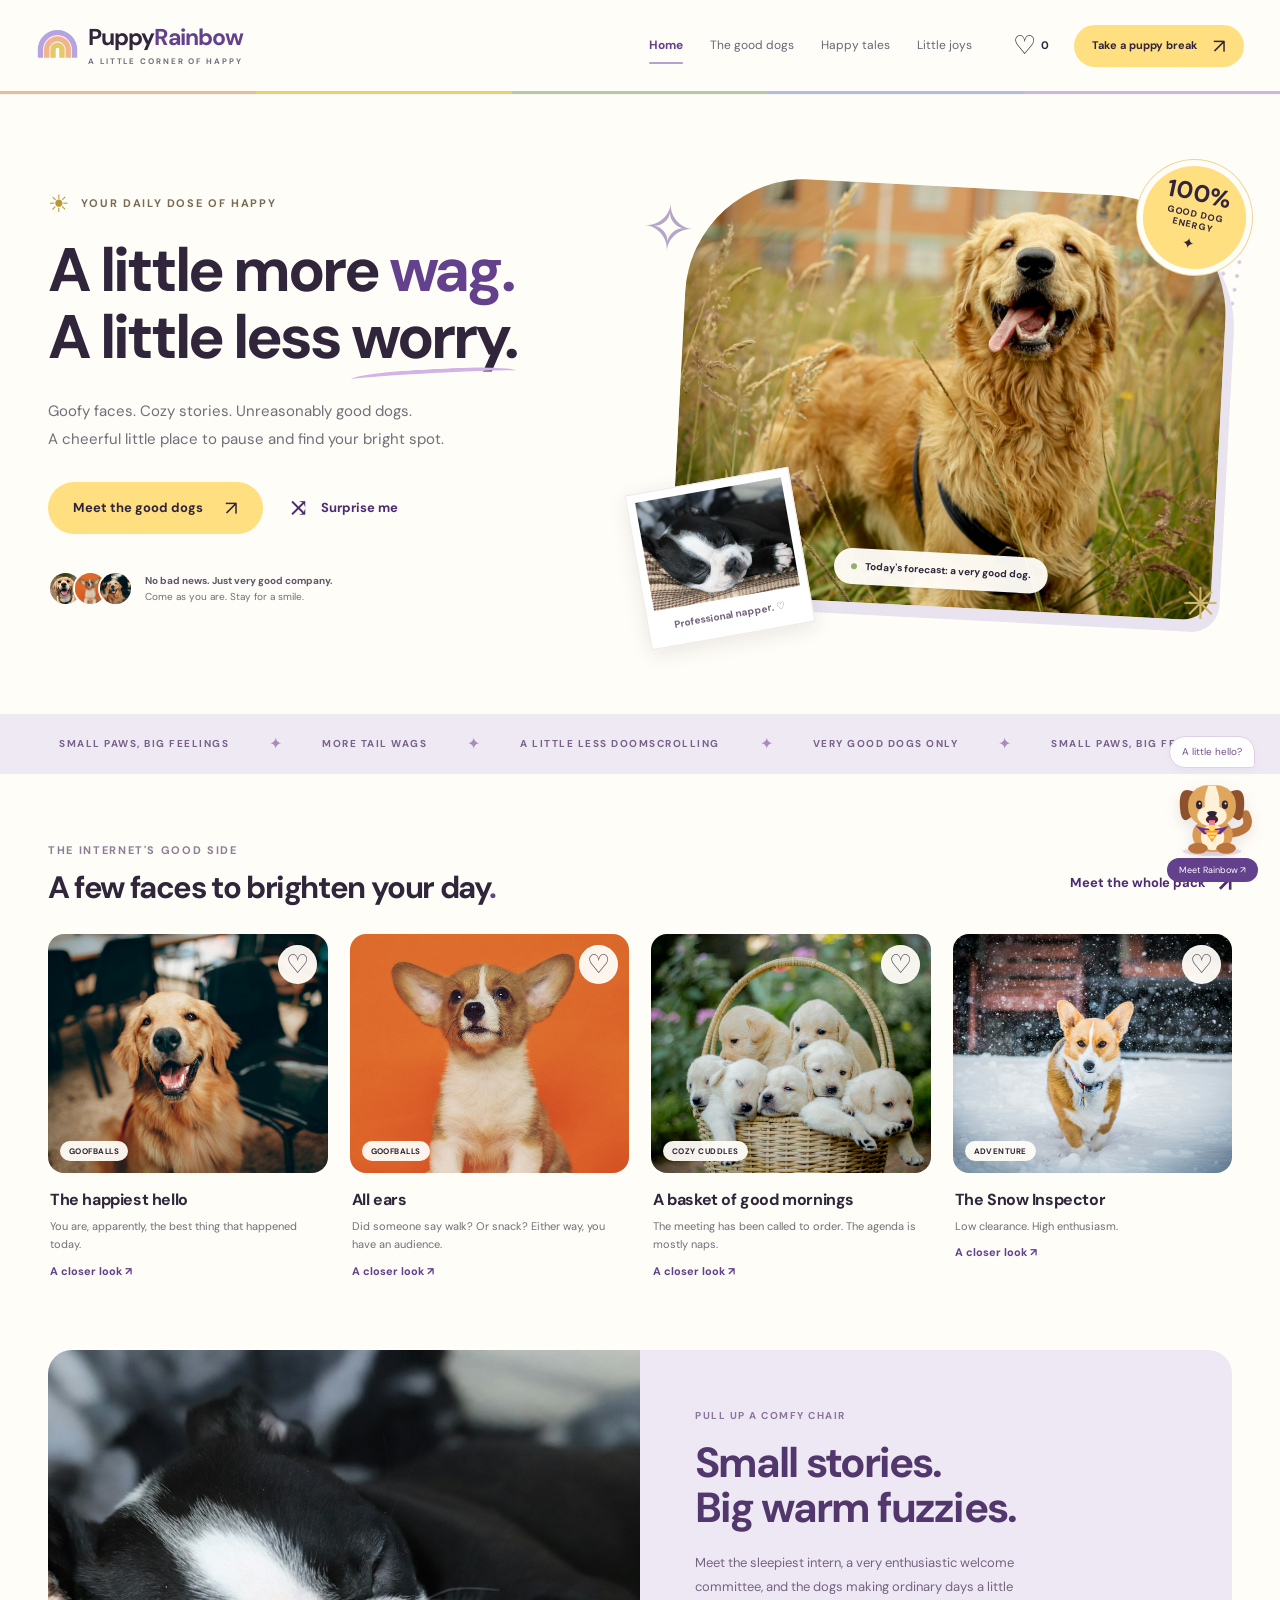
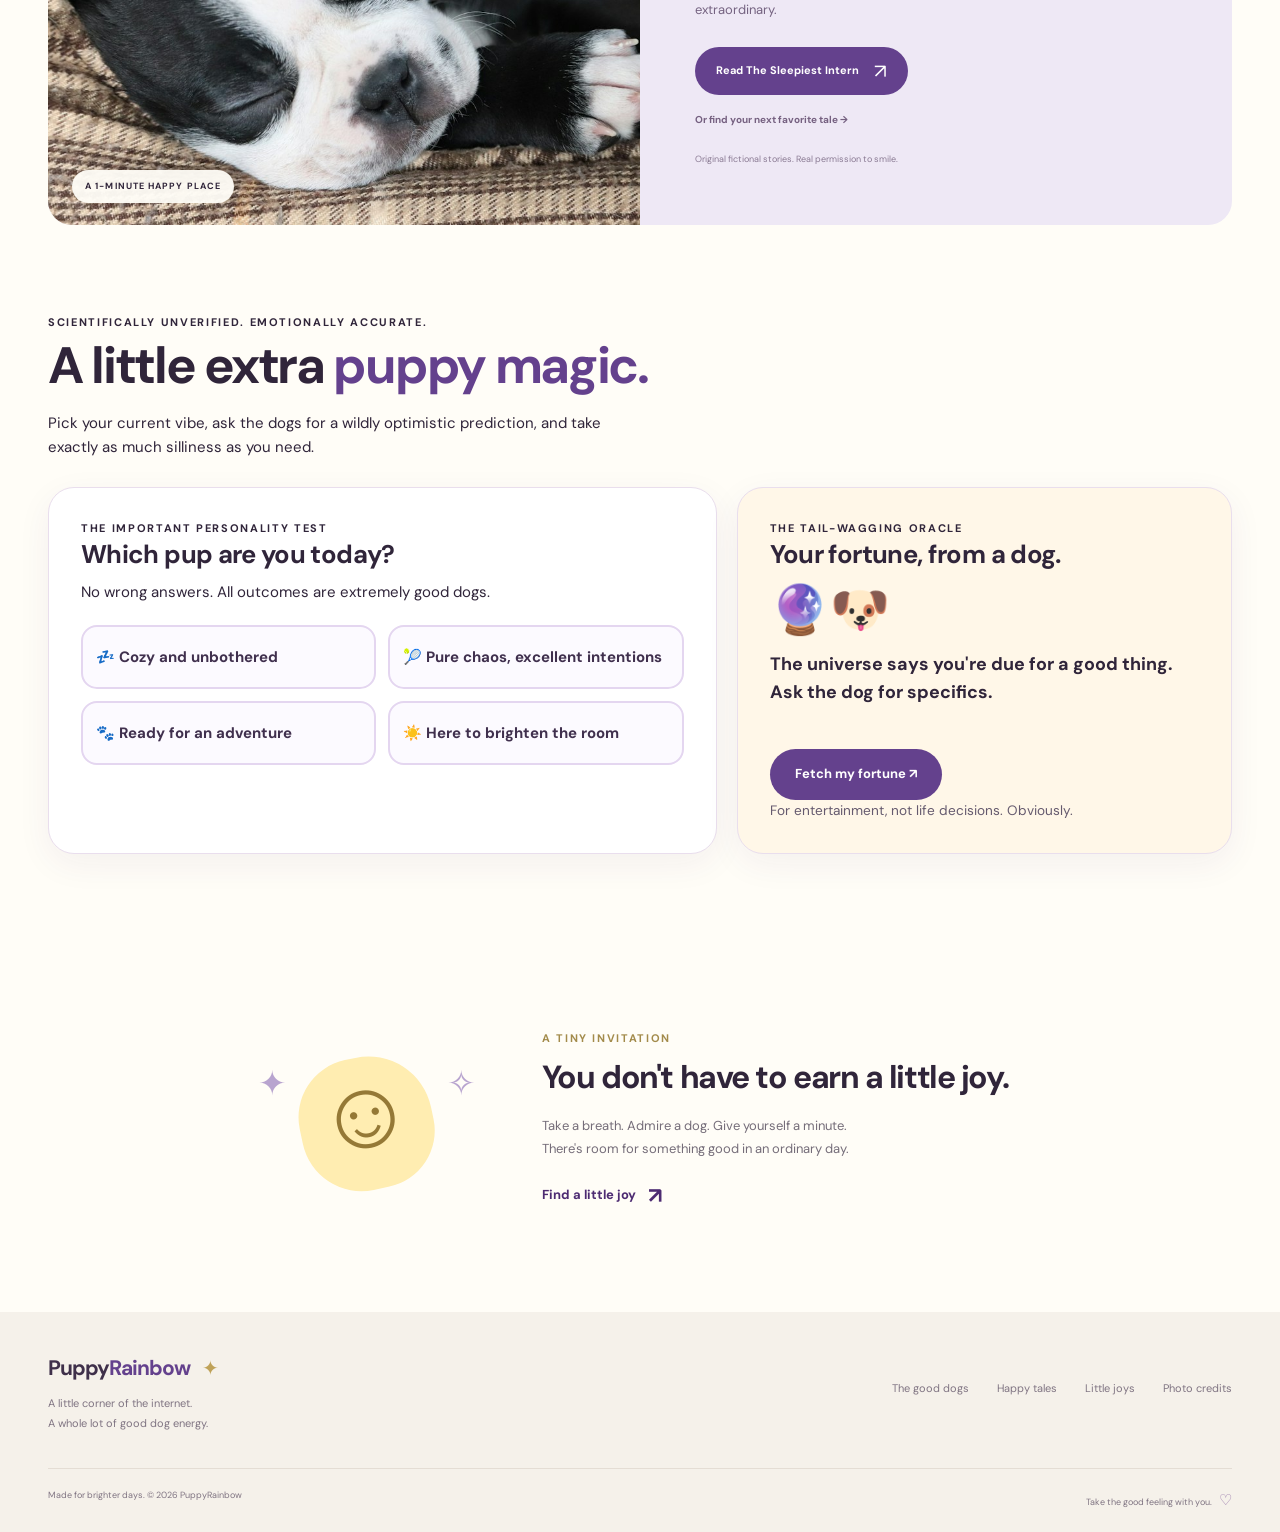
==== commit 257b3200: "Feature dog mood quiz and fortune on homepage" ====
--- a/index.html
+++ b/index.html
@@ -9,7 +9,9 @@
   <link rel="icon" href="assets/favicon.svg" type="image/svg+xml">
   <link rel="preload" as="image" href="assets/p17.jpg">
   <link rel="stylesheet" href="styles.css">
+  <link rel="stylesheet" href="extras.css">
   <script src="app.js" defer></script>
+  <script src="extras.js" defer></script>
 </head>
 <body>
   <a class="skip-link" href="#main">Skip to the good stuff</a>
@@ -53,6 +55,20 @@
         <div class="feature-image"><img src="assets/p18.jpg" alt="A sleeping border collie puppy curled on a soft cushion" width="1100" height="800" loading="lazy"><span class="image-label">A 1-MINUTE HAPPY PLACE</span></div>
         <div class="feature-copy"><p class="eyebrow">PULL UP A COMFY CHAIR</p><h2 id="featured-story-title">Small stories.<br>Big warm fuzzies.</h2><p>Meet the sleepiest intern, a very enthusiastic welcome committee, and the dogs making ordinary days a little extraordinary.</p><button class="button button-purple" data-story="sleepy-intern">Read The Sleepiest Intern <span aria-hidden="true">↗</span></button><a class="subtle-link" href="#stories">Or find your next favorite tale →</a><span class="fiction-note">Original fictional stories. Real permission to smile.</span></div>
       </section>
+      <section class="container puppy-extras" aria-labelledby="extras-title">
+  <div class="puppy-extras-header"><p class="eyebrow">SCIENTIFICALLY UNVERIFIED. EMOTIONALLY ACCURATE.</p><h2 id="extras-title">A little extra <span class="purple">puppy magic.</span></h2><p>Pick your current vibe, ask the dogs for a wildly optimistic prediction, and take exactly as much silliness as you need.</p></div>
+  <div class="puppy-extras-grid">
+    <section class="pup-play-card" id="pup-quiz" aria-labelledby="quiz-title"><p class="eyebrow">THE IMPORTANT PERSONALITY TEST</p><h3 id="quiz-title">Which pup are you today?</h3><p>No wrong answers. All outcomes are extremely good dogs.</p>
+      <div class="pup-choices" role="group" aria-label="Choose your current mood">
+        <button class="pup-choice" data-vibe="0" aria-pressed="false">💤 Cozy and unbothered</button>
+        <button class="pup-choice" data-vibe="1" aria-pressed="false">🎾 Pure chaos, excellent intentions</button>
+        <button class="pup-choice" data-vibe="2" aria-pressed="false">🐾 Ready for an adventure</button>
+        <button class="pup-choice" data-vibe="3" aria-pressed="false">☀️ Here to brighten the room</button>
+      </div><div id="quiz-result" class="pup-result" role="status" aria-live="polite" hidden></div>
+    </section>
+    <section class="pup-play-card fortune" id="pup-fortune" aria-labelledby="fortune-title"><p class="eyebrow">THE TAIL-WAGGING ORACLE</p><h3 id="fortune-title">Your fortune, from a dog.</h3><span class="pup-fortune-emoji" aria-hidden="true">🔮🐶</span><p id="fortune-text" role="status" aria-live="polite">The universe says you're due for a good thing. Ask the dog for specifics.</p><button class="button button-purple" id="fortune-button">Fetch my fortune ↗</button><p id="fortune-count">For entertainment, not life decisions. Obviously.</p></section>
+  </div>
+</section>
       <section class="section container joy-teaser" aria-labelledby="teaser-title"><div class="joy-doodle" aria-hidden="true">✦<span>☺</span>✧</div><div><p class="eyebrow">A TINY INVITATION</p><h2 id="teaser-title">You don't have to earn a little joy.</h2><p>Take a breath. Admire a dog. Give yourself a minute.<br>There's room for something good in an ordinary day.</p><a class="arrow-link" href="#little-joys">Find a little joy <span aria-hidden="true">↗</span></a></div></section>
     </div>
     <div class="view" id="gallery-view" data-view="gallery" hidden>
@@ -60,7 +76,7 @@
       <section class="container collection-section" aria-label="Dog photo gallery"><div class="collection-tools"><div class="filters" id="photo-filters" role="group" aria-label="Filter dogs"><button data-filter="All pups" aria-pressed="true">All pups</button><button data-filter="Goofballs" aria-pressed="false">Goofballs</button><button data-filter="Adventure" aria-pressed="false">Adventure</button><button data-filter="Cozy cuddles" aria-pressed="false">Cozy cuddles</button><button data-filter="Saved" aria-pressed="false">♡ Saved</button></div><button class="text-button" id="shuffle-photos"><span aria-hidden="true">⤨</span> Shuffle the pack</button></div><p id="gallery-result" class="result-label" role="status"></p><div class="photo-grid" id="gallery-photos"></div><div class="empty-state" id="gallery-empty" hidden><span aria-hidden="true">♡</span><h2>A little space for your favorites.</h2><p>Tap a heart on any dog to keep them here. Saved on this device.</p><button class="button button-purple" id="show-all-dogs">Meet the pack</button></div></section>
     </div>
     <div class="view" id="stories-view" data-view="stories" hidden>
-      <section class="container collection-heading"><p class="eyebrow">SHORT READS. LONG-LASTING SMILES.</p><h1>Happy <span class="purple">tales.</span></h1><p>Little adventures, excellent naps, and beautifully ordinary days.<br>Eighteen original fictional stories, best enjoyed at your own pace.</p></section>
+      <section class="container collection-heading"><p class="eyebrow">SHORT READS. LONG-LASTING SMILES.</p><h1>Happy <span class="purple">tales.</span></h1><p>Little adventures, excellent naps, and beautifully ordinary days.<br>Twenty-two original fictional stories, best enjoyed at your own pace.</p></section>
       <section class="container collection-section" aria-label="Story collection"><div class="story-tools"><div class="filters" id="story-filters" role="group" aria-label="Filter stories"><button data-story-filter="All stories" aria-pressed="true">All stories</button><button data-story-filter="New tales" aria-pressed="false">New tales</button><button data-story-filter="Read" aria-pressed="false">Already enjoyed</button></div><label class="search-label"><span aria-hidden="true">⌕</span><span class="sr-only">Search happy tales</span><input id="story-search" type="search" placeholder="Find your kind of happy…" maxlength="100"></label></div><p class="result-label" id="story-result" role="status"></p><div class="story-grid" id="story-grid"></div><p class="empty-state" id="story-empty" hidden>No tales here yet. Try another search, or settle in with a story.</p></section>
     </div>
     <div class="view" id="little-joys-view" data-view="little-joys" hidden>
--- a/extras.css
+++ b/extras.css
@@ -0,0 +1,27 @@
+
+/* Extra little joys */
+.puppy-extras { padding-block: clamp(3rem, 7vw, 6rem); }
+.puppy-extras-header { max-width: 670px; margin-bottom: 1.8rem; }
+.puppy-extras-header h2 { font-size: clamp(2rem, 4vw, 3.3rem); line-height: 1.12; margin: .4rem 0 1rem; }
+.puppy-extras-header p:last-child { max-width: 60ch; }
+.puppy-extras-grid { display:grid; grid-template-columns: minmax(0, 1.35fr) minmax(0, 1fr); gap: 1.25rem; }
+.pup-play-card { border: 1px solid #e9deed; border-radius: 26px; padding: clamp(1.25rem, 3vw, 2rem); background: #fff; box-shadow: 0 10px 35px rgba(74,35,99,.06); }
+.pup-play-card.fortune { background: #fff7e8; }
+.pup-play-card h3 { margin: .15rem 0 .65rem; font-size: clamp(1.4rem, 2vw, 1.9rem); }
+.pup-play-card p { line-height: 1.6; }
+.pup-choices { display:grid; grid-template-columns: repeat(2, minmax(0, 1fr)); gap: .75rem; margin-top: 1.3rem; }
+.pup-choice { min-height: 64px; padding: .8rem; border: 2px solid #e4d6f0; border-radius: 16px; background: #fcfaff; color: #40304e; text-align: left; font: inherit; font-weight: 700; cursor:pointer; touch-action:manipulation; transition: background .15s, border-color .15s; }
+.pup-choice:hover, .pup-choice[aria-pressed="true"] { background: #efe3fb; border-color: #7950a4; }
+.pup-choice:focus-visible, #fortune-button:focus-visible { outline: 3px solid #633393; outline-offset: 3px; }
+.pup-result { display:flex; align-items:center; gap: 1rem; margin-top: 1.2rem; padding: 1rem; background:#f8f2ff; border-radius:18px; }
+.pup-result[hidden] { display:none; }
+.pup-result img { object-fit:cover; border-radius:14px; width:105px; height:110px; flex-shrink:0; }
+.pup-result h3 { font-size:1.25rem; }
+.pup-result p { margin: .4rem 0; }
+.pup-fortune-emoji { font-size: 3rem; line-height: 1; display:block; margin: 1rem 0; }
+#fortune-text { min-height: 5em; font-size: 1.12rem; font-weight: 600; }
+#fortune-button { margin-top: .6rem; }
+#fortune-count { color: #655a6e; font-size:.85rem; }
+@media (max-width: 800px) { .puppy-extras-grid { grid-template-columns:1fr; } }
+@media (max-width: 480px) { .pup-choices { grid-template-columns:1fr; } .pup-result { align-items:flex-start; } .pup-result img { width:85px; height:100px; } }
+@media (prefers-reduced-motion: reduce) { .pup-choice { transition:none; } }
